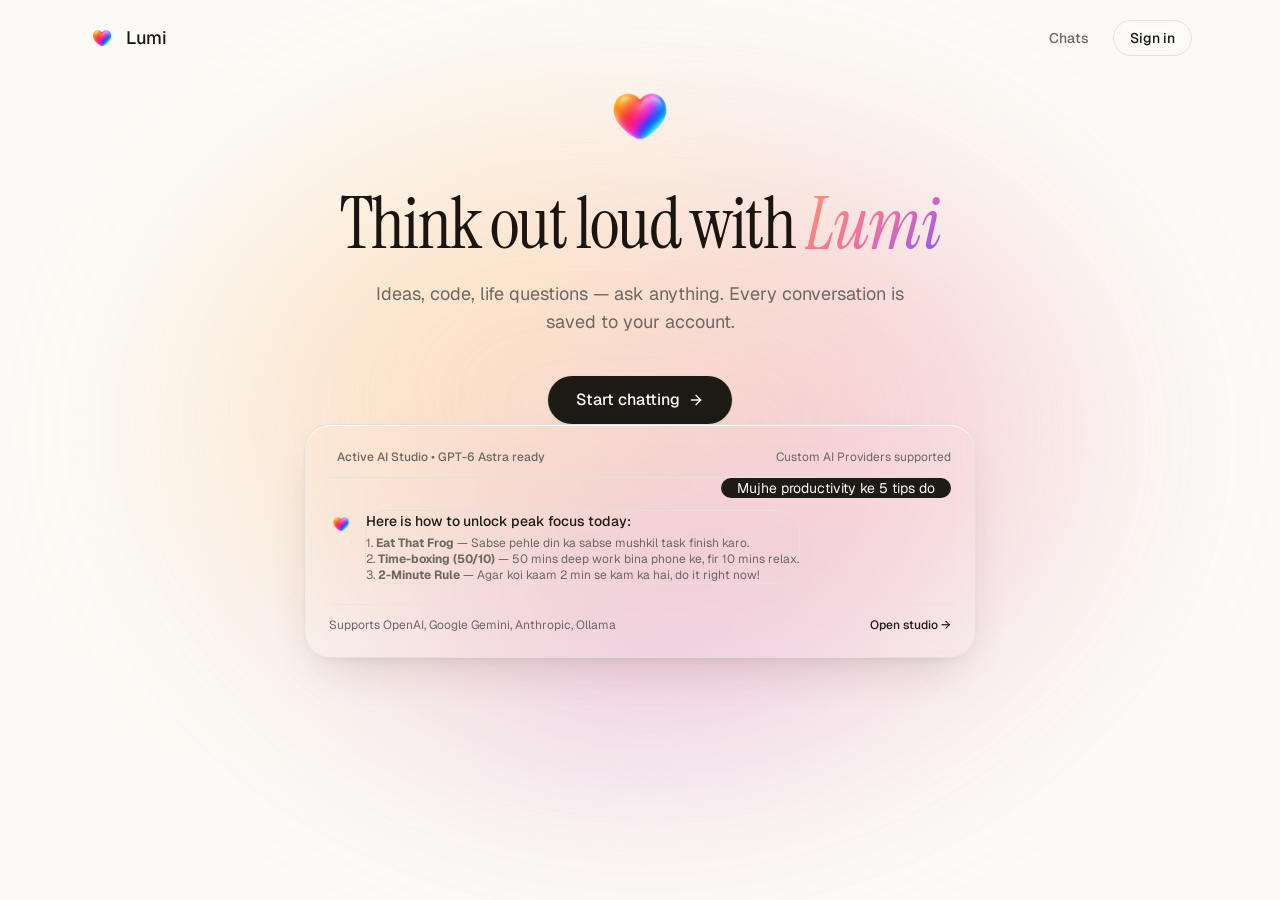
==== index.html @ 04f32c28 "feat: Lumi AI Studio with free backend and Antigravity IDE workspace" ====
<!doctype html>
<html lang="en">
  <head>
    <meta charset="UTF-8" />
    <meta name="viewport" content="width=device-width, initial-scale=1.0" />
    <meta
      name="description"
      content="A warm, thoughtful AI you can chat with about anything. Your conversations are saved to your account."
    />
    <meta name="theme-color" content="#faf9f6" />
    <title>Lumi — your AI companion</title>
    <link rel="icon" type="image/png" href="./assets/lumi-logo.png" />
    <link rel="preconnect" href="https://fonts.googleapis.com" />
    <link rel="preconnect" href="https://fonts.gstatic.com" crossorigin />
    <link
      href="https://fonts.googleapis.com/css2?family=DM+Sans:ital,opsz,wght@0,9..40,100..1000;1,9..40,100..1000&family=Geist:wght@300;400;500;600;700&family=Instrument+Serif:ital@0;1&family=JetBrains+Mono:wght@400;500&display=swap"
      rel="stylesheet"
    />
    <!-- Lovable Core Tailwind + Keyframes CSS -->
    <link rel="stylesheet" href="./assets/styles.css" />
    <!-- Markdown, Code Blocks, Math & Studio Custom Styles -->
    <link rel="stylesheet" href="./styles.css" />
  </head>
  <body class="bg-background text-foreground antialiased selection:bg-accent selection:text-foreground">
    <div id="app"></div>
    <div class="toast-region" id="toast-region" aria-live="polite"></div>
    <script src="./app.js" defer></script>
  </body>
</html>
---- styles.css ----
/* ==========================================================================
   Lumi AI Chat Studio — Supplementary Styles
   Complements Lovable Core Tailwind CSS (assets/styles.css)
   ========================================================================== */

:root {
  --font-sans: "Geist", "DM Sans", -apple-system, BlinkMacSystemFont, "Segoe UI", Roboto, sans-serif;
  --font-display: "Instrument Serif", Georgia, serif;
  --font-mono: "JetBrains Mono", ui-monospace, SFMono-Regular, Menlo, Monaco, monospace;
}

body {
  font-family: var(--font-sans);
  min-height: 100vh;
  margin: 0;
  background-color: var(--background, oklch(98.5% .006 75));
  color: var(--foreground, oklch(20% .012 60));
  overflow-x: hidden;
}

/* Custom Scrollbar */
::-webkit-scrollbar {
  width: 6px;
  height: 6px;
}
::-webkit-scrollbar-track {
  background: transparent;
}
::-webkit-scrollbar-thumb {
  background: oklch(80% .01 60 / 0.4);
  border-radius: 9999px;
}
::-webkit-scrollbar-thumb:hover {
  background: oklch(60% .01 60 / 0.6);
}

/* --------------------------------------------------------------------------
   Aurora Background Glow & Animations
   -------------------------------------------------------------------------- */
.aurora {
  pointer-events: none;
  position: absolute;
  inset: 0;
  overflow: hidden;
  z-index: 0;
}

.aurora::before,
.aurora::after {
  content: "";
  position: absolute;
  top: 50%;
  left: 50%;
  width: 900px;
  height: 600px;
  border-radius: 50%;
  filter: blur(100px);
  opacity: 0.55;
  background:
    radial-gradient(circle at 28% 28%, #ffd7a8 0%, transparent 55%),
    radial-gradient(circle at 72% 38%, #f4bac0 0%, transparent 55%),
    radial-gradient(circle at 50% 75%, #dca2de 0%, transparent 60%);
  transform: translate(-50%, -50%);
  animation: 18s ease-in-out infinite alternate aurora-drift;
  will-change: transform;
}

.aurora::after {
  opacity: 0.35;
  animation-duration: 26s;
  animation-direction: alternate-reverse;
}

@keyframes aurora-drift {
  0% {
    transform: translate(-55%, -50%) rotate(0deg) scale(1);
  }
  50% {
    transform: translate(-48%, -54%) rotate(20deg) scale(1.08);
  }
  100% {
    transform: translate(-45%, -56%) rotate(40deg) scale(1.12);
  }
}

@keyframes float-soft {
  0%, 100% {
    transform: translateY(0) rotate(-3deg);
  }
  50% {
    transform: translateY(-8px) rotate(3deg);
  }
}

.animate-float-soft {
  animation: 5s ease-in-out infinite float-soft;
}

@keyframes rise-in {
  0% {
    opacity: 0;
    filter: blur(4px);
    transform: translateY(12px);
  }
  100% {
    opacity: 1;
    filter: none;
    transform: translateY(0);
  }
}

.animate-rise-in {
  animation: 0.55s cubic-bezier(0.16, 1, 0.3, 1) both rise-in;
}

/* Brand Text Gradient */
.text-gradient-brand {
  background: linear-gradient(135deg, #ff9472 0%, #f2709c 50%, #9055ff 100%);
  -webkit-background-clip: text;
  background-clip: text;
  color: transparent;
  display: inline-block;
}

.font-display {
  font-family: var(--font-display);
}

/* Composer Box Elevation */
.shadow-composer {
  box-shadow:
    0 1px 0 oklch(100% 0 0) inset,
    0 20px 50px -20px oklch(30% 0.05 30 / 0.2),
    0 4px 14px -6px oklch(30% 0.02 60 / 0.1);
}

/* --------------------------------------------------------------------------
   Markdown Rendering Styles
   -------------------------------------------------------------------------- */
.markdown-body {
  font-size: 0.95rem;
  line-height: 1.68;
  color: inherit;
  word-break: break-word;
}

.markdown-body > *:first-child {
  margin-top: 0;
}

.markdown-body > *:last-child {
  margin-bottom: 0;
}

.markdown-body p {
  margin-top: 0.65em;
  margin-bottom: 0.65em;
}

.markdown-body h1,
.markdown-body h2,
.markdown-body h3,
.markdown-body h4 {
  font-weight: 600;
  line-height: 1.3;
  margin-top: 1.25em;
  margin-bottom: 0.45em;
  color: var(--foreground);
}

.markdown-body h1 {
  font-size: 1.45rem;
}
.markdown-body h2 {
  font-size: 1.25rem;
}
.markdown-body h3 {
  font-size: 1.1rem;
}

.markdown-body ul,
.markdown-body ol {
  padding-left: 1.4em;
  margin-top: 0.5em;
  margin-bottom: 0.5em;
}

.markdown-body ul {
  list-style-type: disc;
}

.markdown-body ol {
  list-style-type: decimal;
}

.markdown-body li {
  margin-top: 0.25em;
  margin-bottom: 0.25em;
}

.markdown-body blockquote {
  margin: 0.85em 0;
  padding: 0.5em 1em;
  border-left: 3px solid oklch(75% .08 30);
  background: oklch(96% .008 75 / 0.5);
  border-radius: 0 0.5rem 0.5rem 0;
  color: var(--muted-foreground);
  font-style: italic;
}

/* Inline Code */
.markdown-body :not(pre) > code {
  font-family: var(--font-mono);
  font-size: 0.86em;
  padding: 0.2em 0.45em;
  border-radius: 0.35rem;
  background-color: oklch(93% .008 75);
  border: 1px solid oklch(88% .01 75);
  color: oklch(35% .12 15);
  white-space: pre-wrap;
}

/* Fenced Code Block */
.code-block-container {
  position: relative;
  margin: 0.85em 0;
  border-radius: 0.75rem;
  overflow: hidden;
  background: #18181b;
  color: #f4f4f5;
  border: 1px solid rgba(255, 255, 255, 0.1);
  box-shadow: 0 4px 16px rgba(0, 0, 0, 0.15);
}

.code-block-header {
  display: flex;
  align-items: center;
  justify-content: space-between;
  padding: 0.5rem 0.85rem;
  background: #27272a;
  border-bottom: 1px solid rgba(255, 255, 255, 0.08);
  font-size: 0.75rem;
  font-family: var(--font-mono);
  color: #a1a1aa;
}

.code-block-lang {
  text-transform: uppercase;
  font-weight: 500;
  letter-spacing: 0.05em;
}

.code-copy-btn {
  display: inline-flex;
  align-items: center;
  gap: 0.35rem;
  padding: 0.25rem 0.6rem;
  border-radius: 0.375rem;
  background: rgba(255, 255, 255, 0.08);
  color: #e4e4e7;
  font-size: 0.72rem;
  font-weight: 500;
  cursor: pointer;
  border: none;
  transition: all 0.15s ease;
}

.code-copy-btn:hover {
  background: rgba(255, 255, 255, 0.18);
  color: #fff;
}

.code-block-container pre {
  margin: 0;
  padding: 0.9rem 1rem;
  overflow-x: auto;
  font-family: var(--font-mono);
  font-size: 0.85rem;
  line-height: 1.55;
  tab-size: 2;
}

/* Markdown Tables */
.markdown-table-wrapper {
  overflow-x: auto;
  margin: 0.9em 0;
  border-radius: 0.5rem;
  border: 1px solid var(--border);
}

.markdown-body table {
  width: 100%;
  border-collapse: collapse;
  font-size: 0.88rem;
  text-align: left;
}

.markdown-body th {
  background: oklch(95% .008 75);
  font-weight: 600;
  padding: 0.55rem 0.85rem;
  border-bottom: 1px solid var(--border);
}

.markdown-body td {
  padding: 0.5rem 0.85rem;
  border-bottom: 1px solid var(--border);
}

.markdown-body tr:last-child td {
  border-bottom: none;
}

.markdown-body tr:hover td {
  background: oklch(96% .008 75 / 0.5);
}

/* Math Formats */
.math-block {
  display: block;
  text-align: center;
  margin: 0.85em 0;
  padding: 0.75rem;
  background: oklch(95% .008 75 / 0.6);
  border-radius: 0.5rem;
  font-family: serif;
  font-size: 1.15rem;
  overflow-x: auto;
}

.math-inline {
  display: inline-block;
  padding: 0 0.25rem;
  font-family: serif;
  font-size: 1.05rem;
}

/* --------------------------------------------------------------------------
   Streaming Cursor & Pulse Effects
   -------------------------------------------------------------------------- */
.streaming-cursor {
  display: inline-block;
  width: 7px;
  height: 15px;
  margin-left: 3px;
  vertical-align: -2px;
  background-color: var(--foreground);
  border-radius: 1px;
  animation: cursor-pulse 0.8s infinite ease-in-out;
}

@keyframes cursor-pulse {
  0%, 100% {
    opacity: 0.9;
  }
  50% {
    opacity: 0.1;
  }
}

/* --------------------------------------------------------------------------
   Interactive Model Dropdown & Menus
   -------------------------------------------------------------------------- */
.model-dropdown-menu {
  position: absolute;
  width: 290px;
  max-height: 360px;
  overflow-y: auto;
  border-radius: 1rem;
  background: var(--card);
  border: 1px solid var(--border);
  box-shadow: 0 12px 36px -4px rgba(0, 0, 0, 0.2), 0 0 0 1px rgba(0, 0, 0, 0.08);
  backdrop-filter: blur(16px);
  padding: 0.45rem;
  z-index: 9999;
  animation: 0.18s cubic-bezier(0.16, 1, 0.3, 1) rise-in;
}

.model-dropdown-menu.placement-composer {
  bottom: calc(100% + 8px);
  left: 0;
  top: auto;
  right: auto;
}

.model-dropdown-menu.placement-topbar {
  top: calc(100% + 8px);
  left: 0;
  bottom: auto;
  right: auto;
}

.model-picker-toggle-btn {
  display: inline-flex;
  align-items: center;
  gap: 0.35rem;
  height: 2rem;
  border-radius: 9999px;
  border: 1px solid var(--border);
  background: var(--card);
  padding: 0 0.75rem;
  font-size: 0.75rem;
  font-weight: 500;
  color: var(--muted-foreground);
  cursor: pointer;
  transition: all 0.15s ease;
  user-select: none;
}

.model-picker-toggle-btn:hover {
  color: var(--foreground);
  border-color: var(--foreground);
}

.model-picker-toggle-btn svg {
  width: 10px !important;
  height: 10px !important;
  min-width: 10px !important;
  max-width: 10px !important;
  max-height: 10px !important;
  display: inline-block !important;
  vertical-align: middle;
  opacity: 0.7;
}

.model-item-btn {
  display: flex;
  align-items: center;
  justify-content: space-between;
  width: 100%;
  padding: 0.5rem 0.65rem;
  border-radius: 0.55rem;
  font-size: 0.84rem;
  text-align: left;
  border: none;
  background: transparent;
  color: var(--foreground);
  cursor: pointer;
  transition: all 0.12s ease;
}

.model-item-btn:hover {
  background: var(--accent);
}

.model-item-btn.is-active {
  background: var(--accent);
  font-weight: 500;
}

.model-item-badge {
  font-size: 0.68rem;
  padding: 0.15rem 0.4rem;
  border-radius: 9999px;
  background: oklch(90% .01 75);
  color: var(--muted-foreground);
}

/* --------------------------------------------------------------------------
   Modal Dialogs & Backdrop
   -------------------------------------------------------------------------- */
.modal-overlay {
  position: fixed;
  inset: 0;
  background: rgba(0, 0, 0, 0.4);
  backdrop-filter: blur(4px);
  z-index: 100;
  display: flex;
  align-items: center;
  justify-content: center;
  padding: 1rem;
  animation: 0.2s ease fade-in;
}

.modal-dialog {
  width: 100%;
  max-width: 520px;
  background: var(--card);
  border: 1px solid var(--border);
  border-radius: 1.25rem;
  box-shadow: 0 25px 60px -15px rgba(0, 0, 0, 0.25);
  overflow: hidden;
  animation: 0.25s cubic-bezier(0.16, 1, 0.3, 1) rise-in;
}

@keyframes fade-in {
  from { opacity: 0; }
  to { opacity: 1; }
}

/* --------------------------------------------------------------------------
   Toast Notifications
   -------------------------------------------------------------------------- */
.toast-region {
  position: fixed;
  bottom: 1.5rem;
  left: 50%;
  transform: translateX(-50%);
  z-index: 1000;
  display: flex;
  flex-direction: column;
  gap: 0.5rem;
  pointer-events: none;
}

.toast {
  pointer-events: auto;
  background: #18181b;
  color: #fafafa;
  padding: 0.6rem 1.1rem;
  border-radius: 9999px;
  font-size: 0.85rem;
  font-weight: 500;
  box-shadow: 0 10px 25px -5px rgba(0, 0, 0, 0.25);
  animation: 0.25s cubic-bezier(0.16, 1, 0.3, 1) toast-in;
}

@keyframes toast-in {
  from {
    opacity: 0;
    transform: translateY(10px) scale(0.96);
  }
  to {
    opacity: 1;
    transform: translateY(0) scale(1);
  }
}

/* ==========================================================================
   Antigravity IDE — Agent Thinking Timeline & Split-Screen Workspace Panel
   ========================================================================== */

/* Agent Thinking & Work Accordion */
.agent-work-box {
  background: var(--card, #ffffff);
  border: 1px solid var(--border, #e4e4e7);
  border-radius: 0.85rem;
  padding: 0.5rem 0.75rem;
  margin-bottom: 0.85rem;
  font-size: 0.82rem;
  box-shadow: 0 1px 3px rgba(0, 0, 0, 0.04);
  transition: all 0.2s ease;
}

.agent-work-header {
  display: flex;
  align-items: center;
  justify-content: space-between;
  cursor: pointer;
  user-select: none;
  color: var(--muted-foreground, #71717a);
  font-weight: 500;
  padding: 0.2rem 0;
}

.agent-work-header:hover {
  color: var(--foreground, #18181b);
}

.agent-step-list {
  margin-top: 0.5rem;
  padding-top: 0.5rem;
  border-top: 1px solid var(--border, #e4e4e7);
  display: flex;
  flex-direction: column;
  gap: 0.35rem;
}

.agent-step-item {
  display: flex;
  align-items: center;
  justify-content: space-between;
  padding: 0.3rem 0.5rem;
  border-radius: 0.5rem;
  background: var(--muted, #f4f4f5);
  font-family: var(--font-mono);
  font-size: 0.75rem;
  color: var(--foreground, #18181b);
  cursor: pointer;
  transition: all 0.15s ease;
}

.agent-step-item:hover {
  background: #e4e4e7;
  transform: translateX(2px);
}

.agent-step-icon {
  display: inline-flex;
  align-items: center;
  justify-content: center;
  width: 1.1rem;
  height: 1.1rem;
  margin-right: 0.4rem;
  flex-shrink: 0;
}

.badge-add {
  color: #15803d;
  background: #dcfce7;
  padding: 0.1rem 0.35rem;
  border-radius: 0.25rem;
  font-weight: 600;
  font-size: 0.7rem;
}

.badge-del {
  color: #b91c1c;
  background: #fee2e2;
  padding: 0.1rem 0.35rem;
  border-radius: 0.25rem;
  font-weight: 600;
  font-size: 0.7rem;
}

/* Antigravity IDE Workspace Side Panel */
.ide-workspace-panel {
  display: flex;
  flex-direction: column;
  background: #18181b;
  color: #f4f4f5;
  border-left: 1px solid #27272a;
  height: 100%;
  width: 52%;
  min-width: 380px;
  max-width: 65%;
  flex-shrink: 0;
  position: relative;
  z-index: 20;
  animation: 0.25s cubic-bezier(0.16, 1, 0.3, 1) slide-in-right;
  box-shadow: -4px 0 25px rgba(0, 0, 0, 0.3);
}

@keyframes slide-in-right {
  from {
    transform: translateX(100%);
    opacity: 0;
  }
  to {
    transform: translateX(0);
    opacity: 1;
  }
}

.ide-top-tabbar {
  display: flex;
  align-items: center;
  justify-content: space-between;
  background: #121214;
  border-bottom: 1px solid #27272a;
  padding: 0 0.5rem;
  height: 38px;
  overflow-x: auto;
}

.ide-tabs {
  display: flex;
  align-items: center;
  gap: 0.25rem;
  height: 100%;
}

.ide-tab {
  display: flex;
  align-items: center;
  gap: 0.4rem;
  padding: 0 0.75rem;
  height: 100%;
  font-family: var(--font-mono);
  font-size: 0.76rem;
  color: #a1a1aa;
  cursor: pointer;
  border-top: 2px solid transparent;
  user-select: none;
  white-space: nowrap;
  transition: all 0.12s ease;
}

.ide-tab:hover {
  background: #1e1e24;
  color: #f4f4f5;
}

.ide-tab.is-active {
  background: #18181b;
  color: #38bdf8;
  border-top-color: #38bdf8;
  font-weight: 500;
}

.ide-actions {
  display: flex;
  align-items: center;
  gap: 0.25rem;
}

.ide-btn {
  display: inline-flex;
  align-items: center;
  justify-content: center;
  padding: 0.25rem 0.5rem;
  border-radius: 0.35rem;
  background: transparent;
  color: #a1a1aa;
  cursor: pointer;
  border: none;
  font-size: 0.75rem;
  transition: all 0.12s ease;
}

.ide-btn:hover {
  background: #27272a;
  color: #f4f4f5;
}

/* Diff View Styles (Antigravity IDE look) */
.diff-container {
  flex: 1;
  overflow: auto;
  font-family: var(--font-mono);
  font-size: 0.76rem;
  line-height: 1.45rem;
  background: #18181b;
  padding: 0.5rem 0;
}

.diff-line {
  display: flex;
  min-width: 100%;
  white-space: pre;
  user-select: text;
  transition: background 0.1s;
}

.diff-line:hover {
  filter: brightness(1.15);
}

.diff-gutter {
  width: 65px;
  padding: 0 0.5rem;
  text-align: right;
  color: #52525b;
  background: #141416;
  border-right: 1px solid #27272a;
  user-select: none;
  display: flex;
  justify-content: space-between;
  flex-shrink: 0;
}

.diff-content {
  padding: 0 0.75rem;
  flex: 1;
  color: #e4e4e7;
}

.diff-line-del {
  background: rgba(185, 28, 28, 0.22);
}

.diff-line-del .diff-gutter {
  background: rgba(185, 28, 28, 0.3);
  color: #f87171;
}

.diff-line-del .diff-content {
  color: #fca5a5;
}

.diff-line-add {
  background: rgba(22, 101, 52, 0.25);
}

.diff-line-add .diff-gutter {
  background: rgba(22, 101, 52, 0.35);
  color: #4ade80;
}

.diff-line-add .diff-content {
  color: #86efac;
}

/* Terminal Tab */
.terminal-container {
  flex: 1;
  background: #09090b;
  color: #10b981;
  font-family: var(--font-mono);
  font-size: 0.78rem;
  padding: 1rem;
  overflow: auto;
  line-height: 1.5;
}

.terminal-line {
  margin-bottom: 0.25rem;
}

.terminal-prompt {
  color: #38bdf8;
  font-weight: 600;
}

.terminal-success {
  color: #34d399;
}

.terminal-info {
  color: #94a3b8;
}

/* Live Preview Iframe */
.preview-container {
  flex: 1;
  background: #ffffff;
  display: flex;
  flex-direction: column;
}

.preview-iframe {
  width: 100%;
  height: 100%;
  border: none;
}

/* --------------------------------------------------------------------------
   Super-Features: Image Generator, Mic Pulse, Audio & Search Cards
   -------------------------------------------------------------------------- */
.ai-image-card {
  position: relative;
  overflow: hidden;
  border-radius: 1rem;
  border: 1px solid var(--border);
  background: var(--card);
  box-shadow: 0 10px 25px -5px rgba(0, 0, 0, 0.1);
  margin-top: 0.75rem;
  max-width: 520px;
}

.ai-image-card img {
  width: 100%;
  height: auto;
  display: block;
  object-fit: cover;
  transition: transform 0.3s ease;
}

.ai-image-card:hover img {
  transform: scale(1.02);
}

.ai-image-overlay {
  position: absolute;
  bottom: 0;
  inset-x: 0;
  background: linear-gradient(to top, rgba(0, 0, 0, 0.85) 0%, transparent 100%);
  padding: 0.85rem;
  display: flex;
  align-items: center;
  justify-content: space-between;
  gap: 0.5rem;
}

.mic-listening-pulse {
  animation: pulse-ring 1.2s cubic-bezier(0.24, 0, 0.38, 1) infinite;
  background: #ef4444 !important;
  color: #ffffff !important;
}

@keyframes pulse-ring {
  0% {
    box-shadow: 0 0 0 0 rgba(239, 68, 68, 0.7);
  }
  70% {
    box-shadow: 0 0 0 12px rgba(239, 68, 68, 0);
  }
  100% {
    box-shadow: 0 0 0 0 rgba(239, 68, 68, 0);
  }
}

.search-source-card {
  display: flex;
  align-items: center;
  gap: 0.5rem;
  padding: 0.45rem 0.75rem;
  border-radius: 0.65rem;
  background: var(--muted);
  border: 1px solid var(--border);
  font-size: 0.75rem;
  color: var(--foreground);
  text-decoration: none;
  transition: all 0.15s ease;
}

.search-source-card:hover {
  background: var(--accent);
  border-color: var(--primary);
  transform: translateY(-1px);
}

.run-code-action-btn {
  display: inline-flex;
  align-items: center;
  gap: 0.35rem;
  padding: 0.25rem 0.65rem;
  border-radius: 0.5rem;
  font-size: 0.72rem;
  font-weight: 600;
  background: rgba(16, 185, 129, 0.12);
  color: #10b981;
  border: 1px solid rgba(16, 185, 129, 0.3);
  cursor: pointer;
  transition: all 0.15s ease;
}

.run-code-action-btn:hover {
  background: rgba(16, 185, 129, 0.25);
  border-color: #10b981;
}
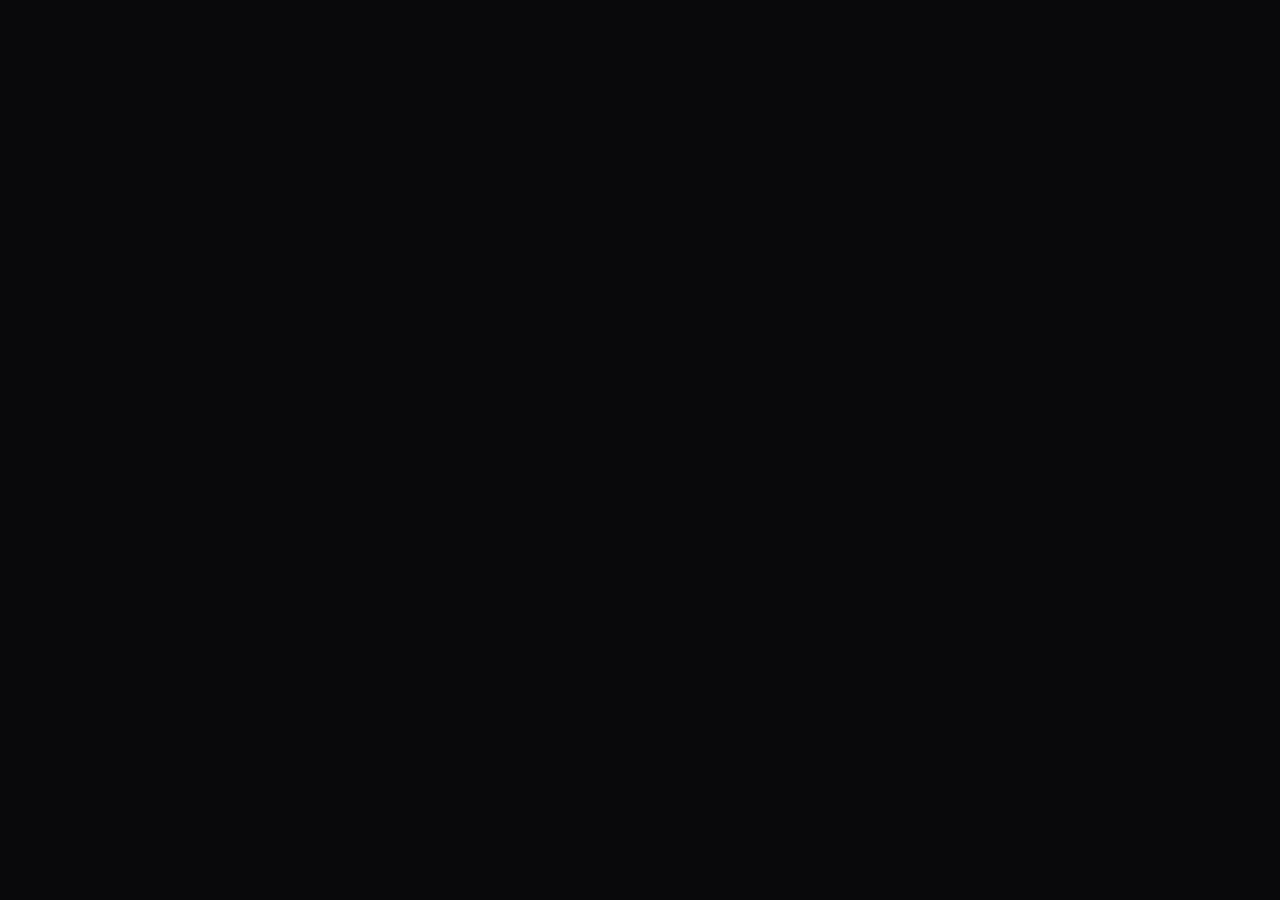
==== commit d38b3951: "Fix message cross-chat leak, fix send button per-thread state, and eliminate startup black screen" ====
--- a/index.html
+++ b/index.html
@@ -1,5 +1,5 @@
 <!doctype html>
-<html lang="en">
+<html lang="en" style="background-color:#09090b;color:#f4f4f5;">
   <head>
     <meta charset="UTF-8" />
     <meta name="viewport" content="width=device-width, initial-scale=1.0" />
@@ -7,23 +7,36 @@
       name="description"
       content="A warm, thoughtful AI you can chat with about anything. Your conversations are saved to your account."
     />
-    <meta name="theme-color" content="#faf9f6" />
+    <meta name="theme-color" content="#09090b" />
     <title>Lumi — your AI companion</title>
     <link rel="icon" type="image/png" href="./assets/lumi-logo.png" />
+    <style>
+      html, body {
+        background-color: #09090b;
+        color: #f4f4f5;
+        margin: 0;
+        padding: 0;
+        min-height: 100%;
+        font-family: -apple-system, BlinkMacSystemFont, "Segoe UI", Roboto, "Helvetica Neue", Arial, sans-serif;
+      }
+    </style>
     <link rel="preconnect" href="https://fonts.googleapis.com" />
     <link rel="preconnect" href="https://fonts.gstatic.com" crossorigin />
     <link
       href="https://fonts.googleapis.com/css2?family=DM+Sans:ital,opsz,wght@0,9..40,100..1000;1,9..40,100..1000&family=Geist:wght@300;400;500;600;700&family=Instrument+Serif:ital@0;1&family=JetBrains+Mono:wght@400;500&display=swap"
       rel="stylesheet"
+      media="print"
+      onload="this.media='all'"
     />
     <!-- Lovable Core Tailwind + Keyframes CSS -->
     <link rel="stylesheet" href="./assets/styles.css" />
     <!-- Markdown, Code Blocks, Math & Studio Custom Styles -->
-    <link rel="stylesheet" href="./styles.css" />
+    <link rel="stylesheet" href="./styles.css?v=3" />
   </head>
-  <body class="bg-background text-foreground antialiased selection:bg-accent selection:text-foreground">
+  <body class="bg-background text-foreground antialiased selection:bg-accent selection:text-foreground" style="background-color:#09090b;">
     <div id="app"></div>
     <div class="toast-region" id="toast-region" aria-live="polite"></div>
-    <script src="./app.js" defer></script>
+    <script src="./assets/voices.js" defer></script>
+    <script src="./app.js?v=3" defer></script>
   </body>
 </html>
--- a/styles.css
+++ b/styles.css
@@ -7,6 +7,104 @@
   --font-sans: "Geist", "DM Sans", -apple-system, BlinkMacSystemFont, "Segoe UI", Roboto, sans-serif;
   --font-display: "Instrument Serif", Georgia, serif;
   --font-mono: "JetBrains Mono", ui-monospace, SFMono-Regular, Menlo, Monaco, monospace;
+}
+
+/* --------------------------------------------------------------------------
+   Dark Mode & White Mode Theme System
+   -------------------------------------------------------------------------- */
+html.dark {
+  color-scheme: dark;
+  --background: #111114;
+  --foreground: #f4f4f7;
+  --card: #18181c;
+  --card-foreground: #f4f4f7;
+  --popover: #1c1c22;
+  --popover-foreground: #f4f4f7;
+  --primary: #f4f4f7;
+  --primary-foreground: #111114;
+  --secondary: #222228;
+  --secondary-foreground: #f4f4f7;
+  --muted: #222228;
+  --muted-foreground: #9ca3af;
+  --accent: #26262e;
+  --accent-foreground: #f4f4f7;
+  --destructive: #ef4444;
+  --destructive-foreground: #ffffff;
+  --border: #282830;
+  --input: #282830;
+  --ring: #6366f1;
+  --sidebar: #131316;
+  --sidebar-foreground: #f4f4f7;
+  --sidebar-primary: #f4f4f7;
+  --sidebar-primary-foreground: #111114;
+  --sidebar-accent: #1e1e24;
+  --sidebar-accent-foreground: #f4f4f7;
+  --sidebar-border: #24242c;
+  --sidebar-ring: #6366f1;
+  --glow-1: #2a1b36;
+  --glow-2: #1b1b36;
+  --glow-3: #142236;
+  --shadow-composer: 0 1px 0 rgba(255, 255, 255, 0.05) inset, 0 20px 50px -20px rgba(0, 0, 0, 0.8), 0 4px 14px -6px rgba(0, 0, 0, 0.5);
+}
+
+html.dark body {
+  background-color: var(--background);
+  color: var(--foreground);
+}
+
+html.dark .user-msg-bubble {
+  background: #25252d !important;
+  color: #f4f4f7 !important;
+  border: 1px solid #363644;
+  box-shadow: 0 2px 8px rgba(0, 0, 0, 0.4);
+}
+
+html.dark .attachment-chip {
+  background: #222228;
+  border-color: #2e2e36;
+  color: #e4e4e7;
+}
+
+html.dark .composer-card {
+  background: rgba(24, 24, 28, 0.95);
+  border-color: #2e2e36;
+}
+
+html.dark .aurora::before,
+html.dark .aurora::after {
+  opacity: 0.15;
+}
+
+html.dark pre {
+  background: #0d0d10 !important;
+  border-color: #25252c !important;
+}
+
+html.dark .code-block-header {
+  background: #16161b !important;
+  border-bottom-color: #25252c !important;
+}
+
+html.dark .dropdown-menu,
+html.dark .model-dropdown-menu,
+html.dark .topbar-dropdown-menu {
+  background: #1c1c22 !important;
+  border-color: #2e2e38 !important;
+  box-shadow: 0 12px 36px rgba(0, 0, 0, 0.6) !important;
+}
+
+html.dark input,
+html.dark textarea {
+  background-color: transparent;
+  color: var(--foreground);
+}
+
+html.dark ::-webkit-scrollbar-thumb {
+  background: rgba(255, 255, 255, 0.18);
+}
+
+html.dark ::-webkit-scrollbar-thumb:hover {
+  background: rgba(255, 255, 255, 0.3);
 }
 
 body {
@@ -99,18 +197,20 @@
 @keyframes rise-in {
   0% {
     opacity: 0;
-    filter: blur(4px);
-    transform: translateY(12px);
   }
   100% {
     opacity: 1;
-    filter: none;
-    transform: translateY(0);
   }
 }
 
 .animate-rise-in {
-  animation: 0.55s cubic-bezier(0.16, 1, 0.3, 1) both rise-in;
+  animation: 0.2s ease-out both rise-in;
+}
+
+/* Stable chat message rows — prevent up/down jumping */
+.user-msg-row, .assistant-msg-row {
+  transform: none !important;
+  filter: none !important;
 }
 
 /* Brand Text Gradient */
@@ -132,6 +232,106 @@
     0 1px 0 oklch(100% 0 0) inset,
     0 20px 50px -20px oklch(30% 0.05 30 / 0.2),
     0 4px 14px -6px oklch(30% 0.02 60 / 0.1);
+}
+
+/* ==========================================================================
+   Chat Composer Toolbar & Mobile Layout Anti-Clash Protection
+   ========================================================================== */
+.composer-toolbar {
+  display: flex !important;
+  align-items: center !important;
+  justify-content: space-between !important;
+  gap: 0.35rem !important;
+  padding: 0 0.5rem 0.5rem !important;
+  width: 100% !important;
+  box-sizing: border-box !important;
+}
+
+.composer-toolbar-left {
+  display: flex !important;
+  align-items: center !important;
+  gap: 0.35rem !important;
+  min-width: 0 !important;
+  flex: 1 1 auto !important;
+  overflow-x: auto !important;
+  overflow-y: hidden !important;
+  white-space: nowrap !important;
+  -webkit-overflow-scrolling: touch !important;
+  scrollbar-width: none !important;
+}
+
+.composer-toolbar-left::-webkit-scrollbar {
+  display: none !important;
+}
+
+.composer-toolbar-btn {
+  align-items: center !important;
+  justify-content: center !important;
+  width: 2rem !important;
+  min-width: 2rem !important;
+  max-width: 2rem !important;
+  height: 2rem !important;
+  min-height: 2rem !important;
+  max-height: 2rem !important;
+  border-radius: 9999px !important;
+  flex-shrink: 0 !important;
+  box-sizing: border-box !important;
+}
+
+.composer-toolbar-btn:not(.hidden) {
+  display: inline-flex !important;
+}
+
+.composer-toolbar-btn.hidden,
+#composer-submit-wrapper button.hidden,
+.composer-toolbar [hidden] {
+  display: none !important;
+}
+
+.model-picker-toggle-btn {
+  flex-shrink: 0 !important;
+  max-width: 140px !important;
+  box-sizing: border-box !important;
+}
+
+.model-picker-label {
+  display: inline-block !important;
+  max-width: 80px !important;
+  overflow: hidden !important;
+  text-overflow: ellipsis !important;
+  white-space: nowrap !important;
+  vertical-align: middle !important;
+}
+
+@media (min-width: 640px) {
+  .model-picker-toggle-btn {
+    max-width: 220px !important;
+  }
+  .model-picker-label {
+    max-width: 160px !important;
+  }
+}
+
+#composer-submit-wrapper {
+  display: flex !important;
+  align-items: center !important;
+  gap: 0.375rem !important;
+  flex-shrink: 0 !important;
+  margin-left: auto !important;
+  position: relative !important;
+  z-index: 10 !important;
+}
+
+#composer-submit-wrapper button {
+  width: 2rem !important;
+  min-width: 2rem !important;
+  max-width: 2rem !important;
+  height: 2rem !important;
+  min-height: 2rem !important;
+  max-height: 2rem !important;
+  border-radius: 9999px !important;
+  flex-shrink: 0 !important;
+  box-sizing: border-box !important;
 }
 
 /* --------------------------------------------------------------------------
@@ -193,9 +393,28 @@
   list-style-type: decimal;
 }
 
+.markdown-body strong {
+  font-weight: 600;
+  color: var(--foreground);
+}
+
+.markdown-body em {
+  font-style: italic;
+  color: var(--foreground);
+}
+
 .markdown-body li {
   margin-top: 0.25em;
   margin-bottom: 0.25em;
+}
+
+.markdown-body li.sub-item {
+  list-style-type: circle;
+  margin-left: 1.25rem;
+  margin-top: 0.15rem;
+  margin-bottom: 0.15rem;
+  color: var(--muted-foreground);
+  font-size: 0.94em;
 }
 
 .markdown-body blockquote {
@@ -385,9 +604,9 @@
 
 .model-dropdown-menu.placement-topbar {
   top: calc(100% + 8px);
-  left: 0;
+  right: 0;
+  left: auto;
   bottom: auto;
-  right: auto;
 }
 
 .model-picker-toggle-btn {
@@ -527,301 +746,321 @@
 }
 
 /* ==========================================================================
-   Antigravity IDE — Agent Thinking Timeline & Split-Screen Workspace Panel
+   IDE-Grade Code Syntax Highlighting, Sandbox Console & Attachment Styles
    ========================================================================== */
 
-/* Agent Thinking & Work Accordion */
-.agent-work-box {
-  background: var(--card, #ffffff);
-  border: 1px solid var(--border, #e4e4e7);
+/* Fenced Code Block Container */
+.code-block-container {
+  margin: 1rem 0;
   border-radius: 0.85rem;
+  overflow: hidden;
+  border: 1px solid var(--border);
+  background-color: #0d1117;
+  color: #c9d1d9;
+  box-shadow: 0 4px 12px rgba(0, 0, 0, 0.15);
+}
+
+.code-block-header {
+  display: flex;
+  align-items: center;
+  justify-content: space-between;
+  padding: 0.5rem 1rem;
+  background-color: #161b22;
+  border-bottom: 1px solid #30363d;
+  font-size: 0.75rem;
+  font-family: var(--font-mono);
+  color: #8b949e;
+}
+
+.code-block-lang {
+  font-weight: 600;
+  text-transform: uppercase;
+  letter-spacing: 0.05em;
+  color: #79c0ff;
+}
+
+.code-block-actions {
+  display: flex;
+  align-items: center;
+  gap: 0.5rem;
+}
+
+.code-block-btn {
+  display: inline-flex;
+  align-items: center;
+  gap: 0.35rem;
+  background: transparent;
+  border: 1px solid transparent;
+  color: #8b949e;
+  font-size: 0.72rem;
+  cursor: pointer;
+  padding: 0.25rem 0.55rem;
+  border-radius: 0.375rem;
+  transition: all 0.15s ease;
+  font-family: var(--font-sans);
+}
+
+.code-block-btn:hover {
+  background-color: #21262d;
+  color: #f0f6fc;
+}
+
+.code-block-btn.btn-run {
+  color: #3fb950;
+  border-color: rgba(63, 185, 80, 0.3);
+  background: rgba(63, 185, 80, 0.1);
+  font-weight: 600;
+}
+
+.code-block-btn.btn-run:hover {
+  background-color: rgba(63, 185, 80, 0.25);
+  color: #56d364;
+}
+
+.code-block-btn.btn-preview {
+  color: #38bdf8;
+  border-color: rgba(56, 189, 248, 0.3);
+  background: rgba(56, 189, 248, 0.1);
+  font-weight: 600;
+}
+
+.code-block-btn.btn-preview:hover {
+  background-color: rgba(56, 189, 248, 0.25);
+  color: #7dd3fc;
+}
+
+.code-block-container pre {
+  margin: 0;
+  padding: 1rem 1.15rem;
+  overflow-x: auto;
+  font-family: ui-monospace, SFMono-Regular, Menlo, Monaco, Consolas, monospace;
+  font-size: 0.82rem;
+  line-height: 1.6;
+}
+
+/* Syntax Highlighting Tokens */
+.tok-kw { color: #ff7b72; font-weight: 600; }
+.tok-str { color: #a5d6ff; }
+.tok-comment { color: #8b949e; font-style: italic; }
+.tok-num { color: #79c0ff; }
+.tok-fn { color: #d2a8ff; }
+.tok-type { color: #ffa657; }
+
+/* Real Sandboxed Execution Output Box */
+.code-exec-output {
+  background-color: #010409;
+  border-top: 1px solid #30363d;
+  padding: 0.85rem 1rem;
+  font-family: ui-monospace, SFMono-Regular, monospace;
+  font-size: 0.75rem;
+}
+
+.code-exec-header {
+  font-size: 0.6875rem;
+  color: #8b949e;
+  text-transform: uppercase;
+  letter-spacing: 0.05em;
+  margin-bottom: 0.35rem;
+  font-weight: 600;
+  display: flex;
+  align-items: center;
+  gap: 0.4rem;
+}
+
+.code-exec-header .status-dot {
+  width: 6px;
+  height: 6px;
+  border-radius: 50%;
+  background: #3fb950;
+}
+
+.code-exec-header .status-dot.error {
+  background: #f85149;
+}
+
+.code-exec-output pre {
+  margin: 0;
+  padding: 0;
+  color: #e6edf3;
+  white-space: pre-wrap;
+  word-break: break-word;
+  max-height: 220px;
+  overflow-y: auto;
+}
+
+/* File Attachment Container & Chips */
+.attachment-chips-container {
+  display: flex;
+  flex-wrap: wrap;
+  gap: 0.5rem;
+  padding: 0.75rem 1.25rem 0.25rem;
+}
+
+.attachment-chip {
+  display: inline-flex;
+  align-items: center;
+  gap: 0.4rem;
+  padding: 0.3rem 0.65rem;
+  border-radius: 9999px;
+  background-color: var(--muted);
+  border: 1px solid var(--border);
+  font-size: 0.75rem;
+  color: var(--foreground);
+  box-shadow: 0 1px 2px rgba(0, 0, 0, 0.05);
+}
+
+.attachment-chip-name {
+  max-width: 160px;
+  overflow: hidden;
+  text-overflow: ellipsis;
+  white-space: nowrap;
+  font-weight: 500;
+}
+
+.attachment-chip-remove {
+  background: none;
+  border: none;
+  color: var(--muted-foreground);
+  cursor: pointer;
+  padding: 0 0.2rem;
+  font-size: 0.8rem;
+  line-height: 1;
+  border-radius: 50%;
+  transition: color 0.15s ease;
+}
+
+.attachment-chip-remove:hover {
+  color: var(--destructive, #ef4444);
+}
+
+/* Live Web Scraped URL Badges */
+.url-scrape-badge {
+  display: inline-flex;
+  align-items: center;
+  gap: 0.4rem;
+  padding: 0.3rem 0.65rem;
+  border-radius: 0.5rem;
+  background: rgba(14, 165, 233, 0.1);
+  border: 1px solid rgba(14, 165, 233, 0.3);
+  color: #0284c7;
+  font-size: 0.75rem;
+  margin-bottom: 0.5rem;
+}
+
+.dark .url-scrape-badge {
+  background: rgba(14, 165, 233, 0.15);
+  color: #38bdf8;
+}
+
+/* Topbar Menus (Persona & Export) */
+.topbar-menu-wrapper {
+  position: relative;
+}
+
+.topbar-dropdown-menu {
+  position: absolute;
+  top: calc(100% + 6px);
+  right: 0;
+  z-index: 50;
+  min-width: 15rem;
+  background-color: var(--card);
+  border: 1px solid var(--border);
+  border-radius: 1rem;
+  padding: 0.4rem;
+  box-shadow: 0 10px 25px -5px rgba(0, 0, 0, 0.15);
+  animation: fadeIn 0.15s ease;
+}
+
+#device-tools-dropdown-menu {
+  left: 0 !important;
+  right: auto !important;
+  min-width: 14rem !important;
+  max-width: calc(100vw - 24px) !important;
+}
+
+.dropdown-item {
+  display: flex;
+  align-items: center;
+  justify-content: space-between;
+  width: 100%;
   padding: 0.5rem 0.75rem;
-  margin-bottom: 0.85rem;
-  font-size: 0.82rem;
-  box-shadow: 0 1px 3px rgba(0, 0, 0, 0.04);
-  transition: all 0.2s ease;
-}
-
-.agent-work-header {
+  border-radius: 0.625rem;
+  font-size: 0.8125rem;
+  color: var(--foreground);
+  background: transparent;
+  border: none;
+  cursor: pointer;
+  text-align: left;
+  transition: background-color 0.12s ease;
+}
+
+.dropdown-item:hover {
+  background-color: var(--accent);
+}
+
+.dropdown-item.is-active {
+  font-weight: 600;
+  color: var(--primary);
+}
+
+/* HTML Live Preview Modal */
+.html-preview-modal {
+  position: fixed;
+  inset: 0;
+  z-index: 100;
+  background: rgba(0, 0, 0, 0.65);
+  backdrop-filter: blur(4px);
+  display: flex;
+  align-items: center;
+  justify-content: center;
+  padding: 1.5rem;
+}
+
+.html-preview-card {
+  background: var(--card);
+  border: 1px solid var(--border);
+  border-radius: 1rem;
+  width: 100%;
+  max-width: 56rem;
+  height: 82vh;
+  display: flex;
+  flex-direction: column;
+  overflow: hidden;
+  box-shadow: 0 25px 50px -12px rgba(0, 0, 0, 0.35);
+}
+
+.html-preview-header {
   display: flex;
   align-items: center;
   justify-content: space-between;
-  cursor: pointer;
-  user-select: none;
-  color: var(--muted-foreground, #71717a);
-  font-weight: 500;
-  padding: 0.2rem 0;
-}
-
-.agent-work-header:hover {
-  color: var(--foreground, #18181b);
-}
-
-.agent-step-list {
-  margin-top: 0.5rem;
-  padding-top: 0.5rem;
-  border-top: 1px solid var(--border, #e4e4e7);
-  display: flex;
-  flex-direction: column;
-  gap: 0.35rem;
-}
-
-.agent-step-item {
-  display: flex;
-  align-items: center;
-  justify-content: space-between;
-  padding: 0.3rem 0.5rem;
-  border-radius: 0.5rem;
-  background: var(--muted, #f4f4f5);
-  font-family: var(--font-mono);
-  font-size: 0.75rem;
-  color: var(--foreground, #18181b);
-  cursor: pointer;
-  transition: all 0.15s ease;
-}
-
-.agent-step-item:hover {
-  background: #e4e4e7;
-  transform: translateX(2px);
-}
-
-.agent-step-icon {
-  display: inline-flex;
-  align-items: center;
-  justify-content: center;
-  width: 1.1rem;
-  height: 1.1rem;
-  margin-right: 0.4rem;
-  flex-shrink: 0;
-}
-
-.badge-add {
-  color: #15803d;
-  background: #dcfce7;
-  padding: 0.1rem 0.35rem;
-  border-radius: 0.25rem;
+  padding: 0.75rem 1.25rem;
+  border-bottom: 1px solid var(--border);
+  font-size: 0.875rem;
   font-weight: 600;
-  font-size: 0.7rem;
-}
-
-.badge-del {
-  color: #b91c1c;
-  background: #fee2e2;
-  padding: 0.1rem 0.35rem;
-  border-radius: 0.25rem;
-  font-weight: 600;
-  font-size: 0.7rem;
-}
-
-/* Antigravity IDE Workspace Side Panel */
-.ide-workspace-panel {
-  display: flex;
-  flex-direction: column;
-  background: #18181b;
-  color: #f4f4f5;
-  border-left: 1px solid #27272a;
-  height: 100%;
-  width: 52%;
-  min-width: 380px;
-  max-width: 65%;
-  flex-shrink: 0;
-  position: relative;
-  z-index: 20;
-  animation: 0.25s cubic-bezier(0.16, 1, 0.3, 1) slide-in-right;
-  box-shadow: -4px 0 25px rgba(0, 0, 0, 0.3);
-}
-
-@keyframes slide-in-right {
-  from {
-    transform: translateX(100%);
-    opacity: 0;
-  }
-  to {
-    transform: translateX(0);
-    opacity: 1;
-  }
-}
-
-.ide-top-tabbar {
-  display: flex;
-  align-items: center;
-  justify-content: space-between;
-  background: #121214;
-  border-bottom: 1px solid #27272a;
-  padding: 0 0.5rem;
-  height: 38px;
-  overflow-x: auto;
-}
-
-.ide-tabs {
-  display: flex;
-  align-items: center;
-  gap: 0.25rem;
-  height: 100%;
-}
-
-.ide-tab {
-  display: flex;
-  align-items: center;
-  gap: 0.4rem;
-  padding: 0 0.75rem;
-  height: 100%;
-  font-family: var(--font-mono);
-  font-size: 0.76rem;
-  color: #a1a1aa;
-  cursor: pointer;
-  border-top: 2px solid transparent;
-  user-select: none;
-  white-space: nowrap;
-  transition: all 0.12s ease;
-}
-
-.ide-tab:hover {
-  background: #1e1e24;
-  color: #f4f4f5;
-}
-
-.ide-tab.is-active {
-  background: #18181b;
-  color: #38bdf8;
-  border-top-color: #38bdf8;
-  font-weight: 500;
-}
-
-.ide-actions {
-  display: flex;
-  align-items: center;
-  gap: 0.25rem;
-}
-
-.ide-btn {
-  display: inline-flex;
-  align-items: center;
-  justify-content: center;
-  padding: 0.25rem 0.5rem;
-  border-radius: 0.35rem;
-  background: transparent;
-  color: #a1a1aa;
-  cursor: pointer;
-  border: none;
-  font-size: 0.75rem;
-  transition: all 0.12s ease;
-}
-
-.ide-btn:hover {
-  background: #27272a;
-  color: #f4f4f5;
-}
-
-/* Diff View Styles (Antigravity IDE look) */
-.diff-container {
-  flex: 1;
-  overflow: auto;
-  font-family: var(--font-mono);
-  font-size: 0.76rem;
-  line-height: 1.45rem;
-  background: #18181b;
-  padding: 0.5rem 0;
-}
-
-.diff-line {
-  display: flex;
-  min-width: 100%;
-  white-space: pre;
-  user-select: text;
-  transition: background 0.1s;
-}
-
-.diff-line:hover {
-  filter: brightness(1.15);
-}
-
-.diff-gutter {
-  width: 65px;
-  padding: 0 0.5rem;
-  text-align: right;
-  color: #52525b;
-  background: #141416;
-  border-right: 1px solid #27272a;
-  user-select: none;
-  display: flex;
-  justify-content: space-between;
-  flex-shrink: 0;
-}
-
-.diff-content {
-  padding: 0 0.75rem;
-  flex: 1;
-  color: #e4e4e7;
-}
-
-.diff-line-del {
-  background: rgba(185, 28, 28, 0.22);
-}
-
-.diff-line-del .diff-gutter {
-  background: rgba(185, 28, 28, 0.3);
-  color: #f87171;
-}
-
-.diff-line-del .diff-content {
-  color: #fca5a5;
-}
-
-.diff-line-add {
-  background: rgba(22, 101, 52, 0.25);
-}
-
-.diff-line-add .diff-gutter {
-  background: rgba(22, 101, 52, 0.35);
-  color: #4ade80;
-}
-
-.diff-line-add .diff-content {
-  color: #86efac;
-}
-
-/* Terminal Tab */
-.terminal-container {
-  flex: 1;
-  background: #09090b;
-  color: #10b981;
-  font-family: var(--font-mono);
-  font-size: 0.78rem;
-  padding: 1rem;
-  overflow: auto;
-  line-height: 1.5;
-}
-
-.terminal-line {
-  margin-bottom: 0.25rem;
-}
-
-.terminal-prompt {
-  color: #38bdf8;
-  font-weight: 600;
-}
-
-.terminal-success {
-  color: #34d399;
-}
-
-.terminal-info {
-  color: #94a3b8;
-}
-
-/* Live Preview Iframe */
-.preview-container {
+}
+
+.html-preview-body {
   flex: 1;
   background: #ffffff;
-  display: flex;
-  flex-direction: column;
-}
-
-.preview-iframe {
+}
+
+.html-preview-body iframe {
   width: 100%;
   height: 100%;
   border: none;
+}
+
+/* Print Optimization for PDF Export */
+@media print {
+  aside, #sidebar, .sidebar, #chat-composer-form, .mx-auto.w-full.max-w-3xl.px-4.pb-5, header, .border-b.border-border\/50 {
+    display: none !important;
+  }
+  body, main, #chat-messages-container {
+    background: #fff !important;
+    color: #000 !important;
+    height: auto !important;
+    overflow: visible !important;
+  }
 }
 
 /* --------------------------------------------------------------------------
@@ -840,9 +1079,11 @@
 
 .ai-image-card img {
   width: 100%;
+  min-height: 240px;
   height: auto;
   display: block;
   object-fit: cover;
+  background: rgba(255, 255, 255, 0.03);
   transition: transform 0.3s ease;
 }
 
@@ -860,6 +1101,55 @@
   align-items: center;
   justify-content: space-between;
   gap: 0.5rem;
+}
+
+.ai-video-card {
+  position: relative;
+  overflow: hidden;
+  border-radius: 1rem;
+  border: 1px solid var(--border);
+  background: #000;
+  box-shadow: 0 10px 25px -5px rgba(0, 0, 0, 0.25);
+  margin-top: 0.75rem;
+  max-width: 540px;
+}
+
+.ai-video-card video {
+  width: 100%;
+  max-height: 480px;
+  display: block;
+  object-fit: contain;
+  background: #000;
+  border-radius: 1rem;
+}
+
+.ai-video-overlay {
+  position: absolute;
+  top: 0.75rem;
+  left: 0.75rem;
+  right: 0.75rem;
+  display: flex;
+  align-items: center;
+  justify-content: space-between;
+  pointer-events: none;
+}
+
+.ai-video-overlay > * {
+  pointer-events: auto;
+}
+
+.ai-video-badge {
+  display: inline-flex;
+  align-items: center;
+  gap: 0.35rem;
+  padding: 0.25rem 0.6rem;
+  border-radius: 9999px;
+  background: rgba(0, 0, 0, 0.65);
+  backdrop-filter: blur(8px);
+  border: 1px solid rgba(255, 255, 255, 0.2);
+  font-size: 0.75rem;
+  font-weight: 600;
+  color: #fff;
 }
 
 .mic-listening-pulse {
@@ -919,3 +1209,3163 @@
   background: rgba(16, 185, 129, 0.25);
   border-color: #10b981;
 }
+
+/* --------------------------------------------------------------------------
+   User Message Bubble & Thinking Animation Enhancements
+   -------------------------------------------------------------------------- */
+.user-msg-row {
+  display: flex;
+  flex-direction: column;
+  align-items: flex-end;
+  width: 100%;
+  margin-top: 0.65rem;
+  margin-bottom: 0.65rem;
+}
+
+.user-msg-bubble {
+  display: inline-block;
+  width: fit-content;
+  max-width: 82%;
+  padding: 0.6rem 1rem;
+  border-radius: 1.25rem 1.25rem 0.25rem 1.25rem;
+  background-color: var(--primary, #18181b);
+  color: var(--primary-foreground, #ffffff);
+  font-size: 0.9375rem;
+  line-height: 1.45;
+  text-align: left;
+  white-space: pre-wrap;
+  word-break: break-word;
+  box-shadow: 0 1px 3px rgba(0, 0, 0, 0.08);
+}
+
+/* Thinking Indicator Component */
+.thinking-badge-container {
+  display: inline-flex;
+  align-items: center;
+  gap: 0.45rem;
+  padding: 0.35rem 0.8rem;
+  border-radius: 9999px;
+  background: var(--muted);
+  border: 1px solid var(--border);
+  color: var(--foreground);
+  font-size: 0.8125rem;
+  font-weight: 500;
+  margin-bottom: 0.5rem;
+  animation: fadeIn 0.2s ease;
+  user-select: none;
+}
+
+.thinking-spinner {
+  width: 13px;
+  height: 13px;
+  border: 2px solid var(--primary);
+  border-top-color: transparent;
+  border-radius: 50%;
+  animation: spin 0.75s linear infinite;
+  flex-shrink: 0;
+}
+
+@keyframes spin {
+  to { transform: rotate(360deg); }
+}
+
+.thinking-dots {
+  display: inline-flex;
+  gap: 3px;
+  align-items: center;
+}
+
+.thinking-dot {
+  width: 3.5px;
+  height: 3.5px;
+  border-radius: 50%;
+  background-color: var(--primary);
+  animation: thinking-bounce 1.4s infinite ease-in-out both;
+}
+
+.thinking-dot:nth-child(1) { animation-delay: -0.32s; }
+.thinking-dot:nth-child(2) { animation-delay: -0.16s; }
+.thinking-dot:nth-child(3) { animation-delay: 0s; }
+
+@keyframes thinking-bounce {
+  0%, 80%, 100% {
+    transform: scale(0.6);
+    opacity: 0.4;
+  }
+  40% {
+    transform: scale(1.2);
+    opacity: 1;
+  }
+}
+
+/* Mobile Topbar & Persona Overflows Prevention */
+.topbar-action-pill {
+  white-space: nowrap !important;
+  flex-shrink: 0;
+  text-overflow: ellipsis;
+  overflow: hidden;
+}
+
+@media (max-width: 640px) {
+  .topbar-action-pill {
+    padding-left: 0.45rem !important;
+    padding-right: 0.45rem !important;
+  }
+  .model-picker-toggle-btn {
+    padding-left: 0.5rem !important;
+    padding-right: 0.5rem !important;
+  }
+  .model-dropdown-menu {
+    max-width: calc(100vw - 24px) !important;
+    width: min(290px, 92vw) !important;
+  }
+  .model-dropdown-menu.placement-topbar {
+    position: fixed !important;
+    top: 52px !important;
+    left: 14px !important;
+    right: 14px !important;
+    bottom: auto !important;
+    width: auto !important;
+    max-width: none !important;
+    max-height: 60vh !important;
+    z-index: 999999 !important;
+    border-radius: 1.25rem !important;
+    background: #1c1c22 !important;
+    border: 1px solid rgba(255, 255, 255, 0.15) !important;
+    box-shadow: 0 20px 60px rgba(0, 0, 0, 0.85) !important;
+  }
+  .model-dropdown-menu.placement-composer {
+    position: fixed !important;
+    bottom: 84px !important;
+    top: auto !important;
+    left: 14px !important;
+    right: 14px !important;
+    width: auto !important;
+    max-width: none !important;
+    max-height: 55vh !important;
+    z-index: 999999 !important;
+    border-radius: 1.25rem !important;
+    background: #1c1c22 !important;
+    border: 1px solid rgba(255, 255, 255, 0.15) !important;
+    box-shadow: 0 20px 60px rgba(0, 0, 0, 0.85) !important;
+  }
+  .topbar-dropdown-menu {
+    max-width: calc(100vw - 24px) !important;
+  }
+  #device-tools-dropdown-menu {
+    left: 0 !important;
+    right: auto !important;
+  }
+}
+
+/* ==========================================================================
+   Generative UI (GenUI) & ChatGPT-Style Rich Cards System
+   ========================================================================== */
+
+.genui-container {
+  display: flex;
+  flex-direction: column;
+  gap: 1rem;
+  margin: 0.75rem 0;
+  width: 100%;
+  max-width: 100%;
+}
+
+.genui-card {
+  position: relative;
+  border-radius: 1rem;
+  background: var(--card);
+  border: 1px solid var(--border);
+  box-shadow: 0 4px 20px -4px rgba(0, 0, 0, 0.08), 0 2px 6px -2px rgba(0, 0, 0, 0.04);
+  overflow: hidden;
+  transition: transform 0.2s ease, box-shadow 0.2s ease, border-color 0.2s ease;
+}
+
+html.dark .genui-card {
+  box-shadow: 0 8px 30px -6px rgba(0, 0, 0, 0.4), 0 2px 8px -2px rgba(0, 0, 0, 0.3);
+  border-color: #2e2e38;
+}
+
+.genui-card:hover {
+  border-color: rgba(99, 102, 241, 0.4);
+}
+
+/* Header & Badges */
+.genui-card-header {
+  display: flex;
+  align-items: flex-start;
+  justify-content: space-between;
+  gap: 0.75rem;
+  padding: 1rem 1.25rem 0.5rem;
+}
+
+.genui-card-title {
+  font-size: 1.05rem;
+  font-weight: 600;
+  color: var(--foreground);
+  line-height: 1.35;
+}
+
+.genui-card-subtitle {
+  font-size: 0.8rem;
+  color: var(--muted-foreground);
+  margin-top: 0.2rem;
+}
+
+.genui-badge {
+  display: inline-flex;
+  align-items: center;
+  gap: 0.3rem;
+  padding: 0.2rem 0.6rem;
+  border-radius: 9999px;
+  font-size: 0.7rem;
+  font-weight: 600;
+  text-transform: uppercase;
+  letter-spacing: 0.04em;
+  background: var(--accent);
+  color: var(--foreground);
+  border: 1px solid var(--border);
+  white-space: nowrap;
+}
+
+.genui-badge.success {
+  background: rgba(16, 185, 129, 0.15);
+  color: #10b981;
+  border-color: rgba(16, 185, 129, 0.3);
+}
+
+.genui-badge.warning {
+  background: rgba(245, 158, 11, 0.15);
+  color: #f59e0b;
+  border-color: rgba(245, 158, 11, 0.3);
+}
+
+.genui-badge.primary {
+  background: rgba(99, 102, 241, 0.15);
+  color: #818cf8;
+  border-color: rgba(99, 102, 241, 0.3);
+}
+
+.genui-card-body {
+  padding: 0.75rem 1.25rem 1.25rem;
+}
+
+/* 1. PRODUCT CARD */
+.genui-product-image-wrap {
+  width: 100%;
+  height: 180px;
+  background: var(--accent);
+  position: relative;
+  overflow: hidden;
+  display: flex;
+  align-items: center;
+  justify-content: center;
+}
+
+.genui-product-image {
+  width: 100%;
+  height: 100%;
+  object-fit: cover;
+  transition: transform 0.3s ease;
+}
+
+.genui-card:hover .genui-product-image {
+  transform: scale(1.03);
+}
+
+.genui-product-price-row {
+  display: flex;
+  align-items: baseline;
+  gap: 0.6rem;
+  margin: 0.6rem 0;
+}
+
+.genui-product-price {
+  font-size: 1.35rem;
+  font-weight: 700;
+  color: var(--foreground);
+}
+
+.genui-product-original-price {
+  font-size: 0.85rem;
+  color: var(--muted-foreground);
+  text-decoration: line-through;
+}
+
+.genui-product-rating {
+  display: flex;
+  align-items: center;
+  gap: 0.35rem;
+  font-size: 0.8rem;
+  color: #f59e0b;
+  font-weight: 600;
+  margin-bottom: 0.6rem;
+}
+
+.genui-product-features {
+  display: flex;
+  flex-direction: column;
+  gap: 0.35rem;
+  margin: 0.75rem 0;
+}
+
+.genui-feature-item {
+  display: flex;
+  align-items: center;
+  gap: 0.5rem;
+  font-size: 0.82rem;
+  color: var(--muted-foreground);
+}
+
+.genui-feature-item svg {
+  color: #10b981;
+  flex-shrink: 0;
+}
+
+/* 2. WEATHER CARD */
+.genui-weather-main {
+  display: flex;
+  align-items: center;
+  justify-content: space-between;
+  padding: 0.75rem 0;
+}
+
+.genui-weather-temp {
+  font-size: 2.75rem;
+  font-weight: 800;
+  letter-spacing: -0.04em;
+  color: var(--foreground);
+  line-height: 1;
+}
+
+.genui-weather-icon {
+  font-size: 2.5rem;
+  line-height: 1;
+}
+
+.genui-weather-grid {
+  display: grid;
+  grid-template-columns: repeat(2, 1fr);
+  gap: 0.6rem;
+  margin: 0.75rem 0;
+}
+
+.genui-weather-stat-box {
+  background: var(--accent);
+  padding: 0.6rem 0.75rem;
+  border-radius: 0.6rem;
+  display: flex;
+  flex-direction: column;
+  gap: 0.2rem;
+}
+
+.genui-weather-stat-label {
+  font-size: 0.7rem;
+  color: var(--muted-foreground);
+}
+
+.genui-weather-stat-val {
+  font-size: 0.9rem;
+  font-weight: 600;
+  color: var(--foreground);
+}
+
+.genui-weather-forecast-row {
+  display: flex;
+  gap: 0.6rem;
+  overflow-x: auto;
+  padding-top: 0.75rem;
+  border-top: 1px solid var(--border);
+  scrollbar-width: none;
+}
+
+.genui-forecast-day-box {
+  display: flex;
+  flex-direction: column;
+  align-items: center;
+  gap: 0.3rem;
+  padding: 0.5rem 0.6rem;
+  border-radius: 0.6rem;
+  background: var(--accent);
+  min-width: 62px;
+  flex-shrink: 0;
+}
+
+/* 3. STATS CARD */
+.genui-stats-grid {
+  display: grid;
+  grid-template-columns: repeat(auto-fit, minmax(130px, 1fr));
+  gap: 0.75rem;
+  margin-top: 0.5rem;
+}
+
+.genui-stat-item {
+  background: var(--accent);
+  padding: 0.85rem;
+  border-radius: 0.75rem;
+  border: 1px solid var(--border);
+  display: flex;
+  flex-direction: column;
+  gap: 0.35rem;
+}
+
+.genui-stat-val {
+  font-size: 1.4rem;
+  font-weight: 700;
+  color: var(--foreground);
+  line-height: 1.1;
+}
+
+.genui-stat-label {
+  font-size: 0.75rem;
+  color: var(--muted-foreground);
+}
+
+.genui-stat-delta {
+  display: inline-flex;
+  align-items: center;
+  gap: 0.2rem;
+  font-size: 0.7rem;
+  font-weight: 600;
+  margin-top: 0.15rem;
+}
+
+.genui-stat-delta.up { color: #10b981; }
+.genui-stat-delta.down { color: #ef4444; }
+
+.genui-progress-track {
+  width: 100%;
+  height: 6px;
+  background: var(--border);
+  border-radius: 9999px;
+  overflow: hidden;
+  margin-top: 0.4rem;
+}
+
+.genui-progress-bar {
+  height: 100%;
+  border-radius: 9999px;
+  background: linear-gradient(90deg, #6366f1, #8b5cf6);
+  transition: width 0.6s cubic-bezier(0.4, 0, 0.2, 1);
+}
+
+/* 4. COMPARISON CARD */
+.genui-comparison-wrap {
+  display: flex;
+  flex-direction: column;
+  gap: 0.75rem;
+}
+
+.genui-compare-headers {
+  display: grid;
+  grid-template-columns: 1fr 1fr;
+  gap: 0.75rem;
+}
+
+.genui-compare-col-header {
+  padding: 0.75rem;
+  border-radius: 0.75rem;
+  background: var(--accent);
+  border: 1px solid var(--border);
+  text-align: center;
+  position: relative;
+}
+
+.genui-compare-col-header.winner {
+  border-color: #6366f1;
+  box-shadow: 0 0 15px -3px rgba(99, 102, 241, 0.25);
+}
+
+.genui-compare-row {
+  display: grid;
+  grid-template-columns: 1fr 1fr;
+  gap: 0.75rem;
+  padding: 0.6rem 0.75rem;
+  border-radius: 0.6rem;
+  background: var(--accent);
+  font-size: 0.82rem;
+}
+
+.genui-compare-row:nth-child(even) {
+  background: transparent;
+}
+
+.genui-verdict-box {
+  padding: 0.75rem 1rem;
+  border-radius: 0.75rem;
+  background: rgba(99, 102, 241, 0.1);
+  border: 1px solid rgba(99, 102, 241, 0.25);
+  font-size: 0.85rem;
+  color: var(--foreground);
+  margin-top: 0.5rem;
+}
+
+/* 5. RECOMMENDATIONS CARD */
+.genui-recom-list {
+  display: flex;
+  flex-direction: column;
+  gap: 0.6rem;
+  margin-top: 0.5rem;
+}
+
+.genui-recom-item {
+  display: flex;
+  align-items: flex-start;
+  gap: 0.75rem;
+  padding: 0.75rem;
+  border-radius: 0.75rem;
+  background: var(--accent);
+  border: 1px solid var(--border);
+  transition: border-color 0.2s ease;
+}
+
+.genui-recom-item:hover {
+  border-color: rgba(99, 102, 241, 0.4);
+}
+
+.genui-recom-rank {
+  display: flex;
+  align-items: center;
+  justify-content: center;
+  width: 28px;
+  height: 28px;
+  border-radius: 50%;
+  font-size: 0.75rem;
+  font-weight: 700;
+  background: var(--card);
+  border: 1px solid var(--border);
+  color: var(--foreground);
+  flex-shrink: 0;
+}
+
+.genui-recom-rank.gold {
+  background: #fef3c7;
+  color: #d97706;
+  border-color: #fde68a;
+}
+html.dark .genui-recom-rank.gold {
+  background: #78350f;
+  color: #fde68a;
+  border-color: #b45309;
+}
+
+/* 6. INTERACTIVE ACTION BUTTONS */
+.genui-actions-row {
+  display: flex;
+  flex-wrap: wrap;
+  gap: 0.5rem;
+  margin-top: 0.75rem;
+}
+
+.genui-action-btn {
+  display: inline-flex;
+  align-items: center;
+  gap: 0.4rem;
+  padding: 0.45rem 0.85rem;
+  min-height: 36px;
+  touch-action: manipulation;
+  -webkit-tap-highlight-color: transparent;
+  border-radius: 0.6rem;
+  font-size: 0.8rem;
+  font-weight: 500;
+  background: var(--accent);
+  border: 1px solid var(--border);
+  color: var(--foreground);
+  cursor: pointer;
+  transition: all 0.15s ease;
+  user-select: none;
+}
+
+.genui-action-btn:hover {
+  background: var(--border);
+  border-color: #6366f1;
+  transform: translateY(-1px);
+}
+
+.genui-action-btn:active {
+  transform: translateY(0);
+}
+
+.genui-action-btn.primary {
+  background: #6366f1;
+  color: #ffffff;
+  border-color: #4f46e5;
+}
+
+.genui-action-btn.primary:hover {
+  background: #4f46e5;
+}
+
+/* 7. ACCORDION */
+.genui-accordion-item {
+  border-bottom: 1px solid var(--border);
+}
+.genui-accordion-item:last-child {
+  border-bottom: none;
+}
+
+.genui-accordion-header {
+  display: flex;
+  align-items: center;
+  justify-content: space-between;
+  padding: 0.75rem 0;
+  cursor: pointer;
+  user-select: none;
+}
+
+.genui-accordion-title {
+  font-size: 0.9rem;
+  font-weight: 500;
+  color: var(--foreground);
+}
+
+.genui-accordion-icon {
+  transition: transform 0.2s ease;
+}
+
+.genui-accordion-item.open .genui-accordion-icon {
+  transform: rotate(180deg);
+}
+
+.genui-accordion-content {
+  display: none;
+  padding: 0 0 0.75rem;
+  font-size: 0.85rem;
+  color: var(--muted-foreground);
+  line-height: 1.5;
+}
+
+.genui-accordion-item.open .genui-accordion-content {
+  display: block;
+}
+
+/* 8. CHART STYLING */
+.genui-chart-box {
+  width: 100%;
+  padding: 0.5rem 0;
+  overflow-x: auto;
+}
+
+.genui-chart-box svg {
+  display: block;
+  max-width: 100%;
+  height: auto;
+}
+
+/* 9. INFO CARD METADATA */
+.genui-meta-grid {
+  display: grid;
+  grid-template-columns: repeat(auto-fit, minmax(130px, 1fr));
+  gap: 0.6rem;
+  margin-top: 0.75rem;
+}
+
+.genui-meta-item {
+  background: var(--accent);
+  border: 1px solid var(--border);
+  border-radius: 0.6rem;
+  padding: 0.5rem 0.65rem;
+  display: flex;
+  flex-direction: column;
+  gap: 0.15rem;
+}
+
+.genui-meta-label {
+  font-size: 0.7rem;
+  color: var(--muted-foreground);
+  text-transform: uppercase;
+  letter-spacing: 0.03em;
+}
+
+.genui-meta-value {
+  font-size: 0.85rem;
+  font-weight: 600;
+  color: var(--foreground);
+}
+
+
+/* Live Progressive Streaming Badge & Stable Skeleton */
+.genui-streaming-live-wrap {
+  position: relative;
+  width: 100%;
+}
+
+.genui-live-badge {
+  position: absolute;
+  top: 8px;
+  right: 12px;
+  display: inline-flex;
+  align-items: center;
+  gap: 0.35rem;
+  padding: 0.2rem 0.55rem;
+  border-radius: 9999px;
+  font-size: 0.68rem;
+  font-weight: 600;
+  color: #6366f1;
+  background: rgba(99, 102, 241, 0.12);
+  border: 1px solid rgba(99, 102, 241, 0.25);
+  pointer-events: none;
+  z-index: 10;
+  backdrop-filter: blur(4px);
+}
+
+/* Stable GenUI Skeleton during Streaming (Zero Layout Shift / Zero Scroll Bouncing) */
+.genui-skeleton-stable {
+  min-height: 200px;
+  contain: layout paint;
+  position: relative;
+  overflow: hidden;
+}
+
+.genui-shimmer-sweep {
+  position: absolute;
+  top: 0;
+  left: -100%;
+  width: 100%;
+  height: 100%;
+  background: linear-gradient(90deg, transparent, rgba(99, 102, 241, 0.12), transparent);
+  animation: genuiShimmer 1.8s infinite;
+  pointer-events: none;
+}
+
+@keyframes genuiShimmer {
+  0% { left: -100%; }
+  100% { left: 100%; }
+}
+
+.genui-wrapper {
+  width: 100%;
+}
+
+.animate-fade-in {
+  animation: genuiFadeIn 0.22s cubic-bezier(0.16, 1, 0.3, 1) forwards;
+}
+
+@keyframes genuiFadeIn {
+  from {
+    opacity: 0.7;
+    transform: translateY(3px);
+  }
+  to {
+    opacity: 1;
+    transform: translateY(0);
+  }
+}
+
+/* Chat Scroll Stability */
+#chat-messages-container {
+  overflow-anchor: none !important;
+  scroll-behavior: auto !important;
+  overscroll-behavior-y: contain;
+}
+
+
+/* ==========================================================================
+   GEMINI LIVE VOICE & VISION MODE (LUMI LIVE)
+   ========================================================================== */
+
+/* 1. Composer Live Mode Trigger Pill */
+.live-composer-btn {
+  display: inline-flex;
+  align-items: center;
+  justify-content: center;
+  gap: 0.35rem;
+  height: 2rem;
+  padding: 0 0.75rem;
+  border-radius: 9999px;
+  background: linear-gradient(135deg, #2563eb, #6366f1, #9333ea);
+  background-size: 200% 200%;
+  animation: liveGradientFlow 4s ease infinite;
+  color: #ffffff;
+  font-size: 0.75rem;
+  font-weight: 600;
+  letter-spacing: 0.02em;
+  box-shadow: 0 2px 10px rgba(99, 102, 241, 0.35), 0 0 0 1px rgba(255, 255, 255, 0.15) inset;
+  transition: all 0.2s cubic-bezier(0.16, 1, 0.3, 1);
+  cursor: pointer;
+  border: none;
+  flex-shrink: 0;
+}
+
+.live-composer-btn:hover {
+  transform: translateY(-1px) scale(1.02);
+  box-shadow: 0 4px 16px rgba(99, 102, 241, 0.5), 0 0 0 1px rgba(255, 255, 255, 0.25) inset;
+}
+
+.live-composer-btn:active {
+  transform: translateY(0) scale(0.96);
+}
+
+.live-sparkle-icon {
+  font-size: 0.85rem;
+  animation: liveSparkleSpin 3s linear infinite;
+}
+
+.live-sound-bars {
+  display: inline-flex;
+  align-items: center;
+  gap: 2px;
+  height: 12px;
+}
+
+.live-sound-bars span {
+  width: 2px;
+  height: 100%;
+  background: #ffffff;
+  border-radius: 9999px;
+  animation: liveBarJump 1s ease-in-out infinite;
+}
+
+.live-sound-bars span:nth-child(1) { animation-delay: 0.0s; }
+.live-sound-bars span:nth-child(2) { animation-delay: 0.2s; }
+.live-sound-bars span:nth-child(3) { animation-delay: 0.4s; }
+
+@keyframes liveGradientFlow {
+  0% { background-position: 0% 50%; }
+  50% { background-position: 100% 50%; }
+  100% { background-position: 0% 50%; }
+}
+
+@keyframes liveSparkleSpin {
+  0%, 100% { transform: scale(1) rotate(0deg); opacity: 0.9; }
+  50% { transform: scale(1.2) rotate(15deg); opacity: 1; }
+}
+
+@keyframes liveBarJump {
+  0%, 100% { transform: scaleY(0.3); }
+  50% { transform: scaleY(1); }
+}
+
+/* ==========================================================================
+   2. AUTHENTIC GEMINI LIVE MODE (PITCH-BLACK FULLSCREEN VIEW)
+   Exact match to Gemini Live UI (frame_339.png from official video)
+   ========================================================================== */
+#lumi-live-modal {
+  position: fixed;
+  inset: 0;
+  width: 100vw;
+  height: 100vh;
+  z-index: 999999;
+  background: #000000 !important;
+  color: #ffffff;
+  display: flex;
+  flex-direction: column;
+  justify-content: space-between;
+  padding: 0;
+  margin: 0;
+  user-select: none;
+  -webkit-user-select: none;
+  overflow: hidden;
+  box-sizing: border-box;
+  animation: geminiLiveFadeIn 0.28s cubic-bezier(0.16, 1, 0.3, 1) forwards;
+}
+
+#lumi-live-modal.hidden {
+  display: none !important;
+}
+
+@keyframes geminiLiveFadeIn {
+  from {
+    opacity: 0;
+    transform: scale(0.98);
+  }
+  to {
+    opacity: 1;
+    transform: scale(1);
+  }
+}
+
+/* Top Navigation Bar: = on left, camera slash & 3 dots on right */
+.gemini-live-top-bar {
+  display: flex;
+  align-items: center;
+  justify-content: space-between;
+  padding: calc(env(safe-area-inset-top, 24px) + 12px) 1.5rem 0.75rem 1.5rem;
+  width: 100%;
+}
+
+.gemini-live-top-right {
+  display: flex;
+  align-items: center;
+  gap: 0.6rem;
+}
+
+.gemini-live-icon-btn {
+  background: transparent;
+  border: none;
+  color: #ffffff;
+  cursor: pointer;
+  display: flex;
+  align-items: center;
+  justify-content: center;
+  padding: 0.6rem;
+  border-radius: 9999px;
+  transition: opacity 0.15s ease, background 0.15s ease;
+}
+
+.gemini-live-icon-btn:active {
+  opacity: 0.65;
+  background: rgba(255, 255, 255, 0.1);
+}
+
+/* Spoken Dialogue & Transcript Subtitle Area */
+.gemini-live-transcript-area {
+  flex: 1;
+  display: flex;
+  flex-direction: column;
+  justify-content: flex-start;
+  align-items: flex-start;
+  padding: 2rem 1.75rem 1rem 1.75rem;
+  overflow-y: auto;
+  -webkit-overflow-scrolling: touch;
+}
+
+.gemini-live-user-speech {
+  font-family: -apple-system, BlinkMacSystemFont, "Segoe UI", Roboto, sans-serif;
+  font-size: 20px;
+  font-weight: 400;
+  color: rgba(255, 255, 255, 0.55);
+  margin-bottom: 1.25rem;
+  line-height: 1.4;
+  word-break: break-word;
+}
+
+.gemini-live-subtitle {
+  font-family: -apple-system, BlinkMacSystemFont, "Segoe UI", Roboto, sans-serif;
+  font-size: 24px;
+  font-weight: 400;
+  line-height: 1.45;
+  color: #ffffff;
+  max-width: 95%;
+  word-break: break-word;
+  transition: color 0.2s ease;
+}
+
+/* Bottom Controls Row: (+) (📹) [AURORA CAPSULE] (🎤) (✕) */
+.gemini-live-bottom-bar {
+  display: flex;
+  align-items: center;
+  justify-content: space-between;
+  padding: 1rem 1.5rem calc(env(safe-area-inset-bottom, 24px) + 24px) 1.5rem;
+  width: 100%;
+  max-width: 520px;
+  margin: 0 auto;
+}
+
+.gemini-live-circle-btn {
+  width: 52px;
+  height: 52px;
+  border-radius: 50%;
+  background: #1f1f23;
+  border: none;
+  color: #ffffff;
+  display: flex;
+  align-items: center;
+  justify-content: center;
+  cursor: pointer;
+  transition: transform 0.15s ease, background 0.15s ease;
+  flex-shrink: 0;
+}
+
+.gemini-live-circle-btn:active {
+  transform: scale(0.92);
+  background: #2f2f36;
+}
+
+.gemini-live-circle-btn.muted {
+  background: #3f1a1a;
+  color: #ef4444;
+}
+
+.gemini-live-circle-btn.live-btn-hangup:active {
+  background: #451a1a;
+  color: #ef4444;
+}
+
+/* The Gemini Live Liquid Aurora Pill */
+.gemini-live-aurora-pill {
+  width: 120px;
+  height: 52px;
+  border-radius: 26px;
+  background: #000000;
+  position: relative;
+  overflow: hidden;
+  display: flex;
+  align-items: center;
+  justify-content: center;
+  border: 1px solid rgba(255, 255, 255, 0.1);
+  box-shadow: 
+    0 0 25px rgba(0, 229, 255, 0.2), 
+    0 0 40px rgba(56, 139, 253, 0.25),
+    0 0 50px rgba(217, 70, 239, 0.15);
+  cursor: pointer;
+  flex-shrink: 0;
+  transition: transform 0.2s ease, box-shadow 0.2s ease;
+}
+
+.gemini-aurora-glow-blob {
+  position: absolute;
+  bottom: -40%;
+  width: 150%;
+  height: 150%;
+  background: radial-gradient(ellipse at 50% 100%, 
+    #00e5ff 0%, 
+    #388bfd 35%, 
+    #a855f7 65%, 
+    transparent 85%);
+  filter: blur(14px);
+  transform-origin: center bottom;
+  animation: auroraIdle 3s ease-in-out infinite alternate;
+  pointer-events: none;
+}
+
+.gemini-aurora-glow-blob.speaking {
+  animation: auroraSpeaking 0.5s ease-in-out infinite alternate;
+  filter: blur(10px);
+}
+
+.gemini-aurora-glow-blob.listening {
+  animation: auroraListening 1.2s ease-in-out infinite alternate;
+  filter: blur(12px);
+}
+
+@keyframes auroraIdle {
+  0% { transform: scale(0.9) translateY(4px); opacity: 0.65; }
+  100% { transform: scale(1.05) translateY(-2px); opacity: 0.9; }
+}
+
+@keyframes auroraListening {
+  0% { transform: scale(0.95) translateY(2px); opacity: 0.75; }
+  100% { transform: scale(1.22) translateY(-6px); opacity: 0.95; }
+}
+
+@keyframes auroraSpeaking {
+  0% { transform: scale(1.0) translateY(0); opacity: 0.85; }
+  100% { transform: scale(1.4) translateY(-10px); opacity: 1; }
+}
+
+.gemini-aurora-shimmer {
+  position: absolute;
+  inset: 0;
+  border-radius: 26px;
+  background: linear-gradient(180deg, rgba(255, 255, 255, 0.08) 0%, transparent 100%);
+  pointer-events: none;
+}
+
+/* ==========================================================================
+   Clean Professional AI Voice Picker Modal (Matches Lumi Studio Design System)
+   ========================================================================== */
+/* --------------------------------------------------------------------------
+   Gemini Live Floating AI Voice Dropdown (Matches Lumi Studio Design System)
+   -------------------------------------------------------------------------- */
+.live-voice-dropdown {
+  position: absolute;
+  top: 56px;
+  right: 16px;
+  width: min(320px, calc(100vw - 32px));
+  max-height: calc(100vh - 130px);
+  overflow-y: auto;
+  background: rgba(24, 24, 27, 0.96);
+  border: 1px solid rgba(255, 255, 255, 0.12);
+  border-radius: 1rem;
+  box-shadow: 0 20px 48px -8px rgba(0, 0, 0, 0.7), 0 0 0 1px rgba(255, 255, 255, 0.05);
+  backdrop-filter: blur(20px);
+  -webkit-backdrop-filter: blur(20px);
+  z-index: 10005;
+  padding: 0.6rem 0.5rem;
+  animation: 0.16s cubic-bezier(0.16, 1, 0.3, 1) rise-in;
+}
+
+.live-voice-dropdown.hidden {
+  display: none !important;
+}
+
+.live-voice-dropdown-header {
+  padding: 0.35rem 0.6rem 0.65rem;
+  border-bottom: 1px solid rgba(255, 255, 255, 0.08);
+  margin-bottom: 0.35rem;
+}
+
+.live-voice-dropdown-title {
+  font-size: 0.88rem;
+  font-weight: 600;
+  color: #f4f4f5;
+  display: flex;
+  align-items: center;
+  gap: 0.4rem;
+}
+
+.live-voice-dropdown-sub {
+  font-size: 0.72rem;
+  color: #a1a1aa;
+  margin-top: 0.15rem;
+  display: block;
+}
+
+.live-voice-dropdown-list {
+  display: flex;
+  flex-direction: column;
+  gap: 0.25rem;
+}
+
+.live-voice-row {
+  display: flex;
+  align-items: center;
+  gap: 0.65rem;
+  padding: 0.55rem 0.6rem;
+  border-radius: 0.65rem;
+  cursor: pointer;
+  transition: all 0.12s ease;
+  user-select: none;
+}
+
+.live-voice-row:hover {
+  background: rgba(255, 255, 255, 0.06);
+}
+
+.live-voice-row.is-active {
+  background: rgba(255, 255, 255, 0.08);
+}
+
+.live-voice-play-btn {
+  width: 28px;
+  height: 28px;
+  min-width: 28px;
+  min-height: 28px;
+  border-radius: 50%;
+  background: rgba(255, 255, 255, 0.08);
+  border: 1px solid rgba(255, 255, 255, 0.12);
+  color: #f4f4f5;
+  display: inline-flex;
+  align-items: center;
+  justify-content: center;
+  cursor: pointer;
+  transition: all 0.15s ease;
+  padding: 0;
+  flex-shrink: 0;
+}
+
+.live-voice-play-btn:hover {
+  background: rgba(255, 255, 255, 0.18);
+  transform: scale(1.06);
+}
+
+.live-voice-play-btn.is-playing {
+  background: #10b981;
+  border-color: #10b981;
+  color: #ffffff;
+  animation: pulse-ring 1.4s infinite;
+}
+
+.live-voice-play-btn svg {
+  width: 12px;
+  height: 12px;
+}
+
+.live-voice-info {
+  flex: 1;
+  min-width: 0;
+  display: flex;
+  flex-direction: column;
+  gap: 0.15rem;
+}
+
+.live-voice-title-line {
+  display: flex;
+  align-items: center;
+  gap: 0.45rem;
+}
+
+.live-voice-name {
+  font-size: 0.84rem;
+  font-weight: 600;
+  color: #f4f4f5;
+}
+
+.live-voice-provider-tag {
+  font-size: 0.64rem;
+  font-weight: 500;
+  padding: 0.1rem 0.35rem;
+  border-radius: 9999px;
+  background: rgba(255, 255, 255, 0.08);
+  color: #a1a1aa;
+}
+
+.live-voice-desc {
+  font-size: 0.72rem;
+  color: #71717a;
+  white-space: nowrap;
+  overflow: hidden;
+  text-overflow: ellipsis;
+}
+
+.live-voice-check {
+  width: 20px;
+  height: 20px;
+  display: flex;
+  align-items: center;
+  justify-content: center;
+  color: #10b981;
+  flex-shrink: 0;
+}
+
+.live-voice-check svg {
+  width: 16px;
+  height: 16px;
+  stroke: #10b981;
+  stroke-width: 2.4;
+}
+
+/* =========================================================================
+   Real-Time AI Image Generator & Neural Canvas Animation
+   ========================================================================= */
+/* =========================================================================
+   Ultra-Clean Studio Generation UI (Image & Music)
+   ========================================================================= */
+
+.pro-gen-card {
+  position: relative;
+  overflow: hidden;
+  border-radius: 1rem;
+  border: 1px solid rgba(255, 255, 255, 0.08);
+  background: rgba(18, 18, 22, 0.75);
+  backdrop-filter: blur(20px);
+  -webkit-backdrop-filter: blur(20px);
+  box-shadow: 0 8px 30px rgba(0, 0, 0, 0.35), inset 0 1px 0 rgba(255, 255, 255, 0.06);
+  margin: 0.75rem 0;
+  max-width: 520px;
+  width: 100%;
+  display: flex;
+  flex-direction: column;
+  transition: all 0.3s cubic-bezier(0.16, 1, 0.3, 1);
+}
+
+.pro-gen-header {
+  display: flex;
+  align-items: center;
+  justify-content: space-between;
+  padding: 0.85rem 1rem 0.5rem;
+}
+
+.pro-gen-badge {
+  display: inline-flex;
+  align-items: center;
+  gap: 0.45rem;
+  font-size: 0.72rem;
+  font-weight: 600;
+  letter-spacing: 0.02em;
+  color: #a1a1aa;
+}
+
+.pro-gen-badge.music {
+  color: #f472b6;
+}
+
+.pro-pulse-dot {
+  width: 6px;
+  height: 6px;
+  border-radius: 50%;
+  background: #6366f1;
+  box-shadow: 0 0 8px #6366f1;
+  animation: pro-dot-pulse 1.6s ease-in-out infinite;
+}
+
+.pro-pulse-dot.pink {
+  background: #ec4899;
+  box-shadow: 0 0 8px #ec4899;
+}
+
+@keyframes pro-dot-pulse {
+  0%, 100% { opacity: 0.4; transform: scale(0.9); }
+  50% { opacity: 1; transform: scale(1.2); }
+}
+
+.pro-gen-timer {
+  font-size: 0.7rem;
+  font-family: ui-monospace, SFMono-Regular, Menlo, monospace;
+  color: #71717a;
+  background: rgba(255, 255, 255, 0.04);
+  padding: 0.15rem 0.45rem;
+  border-radius: 6px;
+  border: 1px solid rgba(255, 255, 255, 0.04);
+}
+
+.pro-gen-body {
+  padding: 1rem 1rem 1.25rem;
+  display: flex;
+  flex-direction: column;
+  align-items: center;
+  justify-content: center;
+  text-align: center;
+  position: relative;
+  min-height: 120px;
+}
+
+.pro-shimmer-sweep {
+  position: absolute;
+  inset: 0;
+  background: linear-gradient(
+    90deg,
+    transparent 0%,
+    rgba(255, 255, 255, 0.03) 50%,
+    transparent 100%
+  );
+  background-size: 200% 100%;
+  animation: pro-shimmer 2.2s infinite;
+  pointer-events: none;
+}
+
+@keyframes pro-shimmer {
+  0% { background-position: -200% 0; }
+  100% { background-position: 200% 0; }
+}
+
+.pro-spinner-ring {
+  width: 28px;
+  height: 28px;
+  border-radius: 50%;
+  border: 2px solid rgba(255, 255, 255, 0.08);
+  border-top-color: #6366f1;
+  animation: pro-spin 0.8s linear infinite;
+  margin-bottom: 0.75rem;
+}
+
+@keyframes pro-spin {
+  to { transform: rotate(360deg); }
+}
+
+.pro-gen-title {
+  font-size: 0.88rem;
+  font-weight: 600;
+  color: #f4f4f5;
+  letter-spacing: -0.01em;
+  margin-bottom: 0.35rem;
+}
+
+.pro-gen-prompt {
+  font-size: 0.75rem;
+  color: #a1a1aa;
+  max-width: 90%;
+  white-space: nowrap;
+  overflow: hidden;
+  text-overflow: ellipsis;
+  font-style: italic;
+}
+
+/* Equalizer Bars for Music */
+.pro-equalizer-bars {
+  display: flex;
+  align-items: flex-end;
+  justify-content: center;
+  gap: 3.5px;
+  height: 28px;
+  margin-bottom: 0.75rem;
+}
+
+.eq-bar {
+  width: 3px;
+  border-radius: 2px;
+  background: linear-gradient(to top, #ec4899, #8b5cf6);
+  animation: eq-bounce 1s ease-in-out infinite alternate;
+}
+
+.eq-bar:nth-child(1) { height: 35%; animation-delay: 0.1s; }
+.eq-bar:nth-child(2) { height: 75%; animation-delay: 0.35s; }
+.eq-bar:nth-child(3) { height: 95%; animation-delay: 0.15s; }
+.eq-bar:nth-child(4) { height: 50%; animation-delay: 0.5s; }
+.eq-bar:nth-child(5) { height: 85%; animation-delay: 0.25s; }
+.eq-bar:nth-child(6) { height: 60%; animation-delay: 0.4s; }
+.eq-bar:nth-child(7) { height: 100%; animation-delay: 0.2s; }
+.eq-bar:nth-child(8) { height: 40%; animation-delay: 0.6s; }
+.eq-bar:nth-child(9) { height: 80%; animation-delay: 0.3s; }
+.eq-bar:nth-child(10) { height: 65%; animation-delay: 0.45s; }
+.eq-bar:nth-child(11) { height: 90%; animation-delay: 0.18s; }
+.eq-bar:nth-child(12) { height: 45%; animation-delay: 0.55s; }
+
+@keyframes eq-bounce {
+  0% { transform: scaleY(0.25); }
+  100% { transform: scaleY(1); }
+}
+
+.pro-progress-track {
+  width: 100%;
+  height: 2.5px;
+  background: rgba(255, 255, 255, 0.04);
+  position: relative;
+  overflow: hidden;
+}
+
+.pro-progress-fill {
+  position: absolute;
+  top: 0;
+  bottom: 0;
+  left: 0;
+  width: 45%;
+  background: linear-gradient(90deg, transparent, #6366f1, #a855f7);
+  box-shadow: 0 0 10px rgba(99, 102, 241, 0.5);
+  animation: pro-progress-slide 2s ease-in-out infinite;
+}
+
+.pro-progress-fill.music {
+  background: linear-gradient(90deg, transparent, #ec4899, #8b5cf6);
+  box-shadow: 0 0 10px rgba(236, 72, 153, 0.5);
+}
+
+@keyframes pro-progress-slide {
+  0% { left: -40%; width: 30%; }
+  50% { width: 60%; }
+  100% { left: 100%; width: 30%; }
+}
+
+/* Suno & Udio Completed Music Studio Card */
+.music-studio-card {
+  border-radius: 1rem;
+  border: 1px solid rgba(255, 255, 255, 0.08);
+  background: rgba(18, 18, 22, 0.75);
+  backdrop-filter: blur(20px);
+  -webkit-backdrop-filter: blur(20px);
+  padding: 1.15rem;
+  margin: 0.75rem 0;
+  max-width: 540px;
+  box-shadow: 0 8px 30px rgba(0, 0, 0, 0.35);
+}
+
+.music-studio-header {
+  display: flex;
+  align-items: center;
+  justify-content: space-between;
+  margin-bottom: 0.85rem;
+  border-bottom: 1px solid rgba(255, 255, 255, 0.06);
+  padding-bottom: 0.65rem;
+}
+
+.music-studio-title {
+  display: flex;
+  align-items: center;
+  gap: 0.5rem;
+  font-size: 0.92rem;
+  font-weight: 600;
+  color: #f472b6;
+}
+
+.music-tag-pill {
+  font-size: 0.68rem;
+  font-weight: 600;
+  padding: 0.15rem 0.5rem;
+  border-radius: 9999px;
+  background: rgba(236, 72, 153, 0.12);
+  color: #fbcfe8;
+  border: 1px solid rgba(236, 72, 153, 0.25);
+}
+
+.music-lyrics-box {
+  background: rgba(0, 0, 0, 0.3);
+  border-radius: 0.75rem;
+  padding: 0.9rem;
+  font-family: ui-monospace, SFMono-Regular, Menlo, Monaco, Consolas, monospace;
+  font-size: 0.78rem;
+  line-height: 1.6;
+  color: #e4e4e7;
+  white-space: pre-wrap;
+  max-height: 320px;
+  overflow-y: auto;
+  border: 1px solid rgba(255, 255, 255, 0.05);
+}
+
+.music-actions-row {
+  display: flex;
+  align-items: center;
+  gap: 0.5rem;
+  margin-top: 0.85rem;
+}
+
+/* =========================================================================
+   In-App Fullscreen Image Lightbox & Zoom Viewer
+   ========================================================================= */
+.lightbox-modal {
+  position: fixed;
+  inset: 0;
+  z-index: 99999;
+  background: rgba(8, 8, 12, 0.96);
+  backdrop-filter: blur(24px);
+  -webkit-backdrop-filter: blur(24px);
+  display: flex;
+  flex-direction: column;
+  align-items: center;
+  justify-content: space-between;
+  user-select: none;
+  -webkit-user-select: none;
+  animation: lightboxFadeIn 0.2s cubic-bezier(0.16, 1, 0.3, 1);
+}
+
+@keyframes lightboxFadeIn {
+  from { opacity: 0; transform: scale(0.98); }
+  to { opacity: 1; transform: scale(1); }
+}
+
+.lightbox-header {
+  width: 100%;
+  display: flex;
+  align-items: center;
+  justify-content: space-between;
+  padding: 0.9rem 1.2rem;
+  background: linear-gradient(180deg, rgba(0, 0, 0, 0.75) 0%, transparent 100%);
+  z-index: 10;
+}
+
+.lightbox-back-btn {
+  display: inline-flex;
+  align-items: center;
+  gap: 0.45rem;
+  padding: 0.5rem 1rem;
+  border-radius: 9999px;
+  background: rgba(255, 255, 255, 0.12);
+  color: #fff;
+  font-size: 0.85rem;
+  font-weight: 600;
+  border: 1px solid rgba(255, 255, 255, 0.15);
+  cursor: pointer;
+  transition: all 0.2s ease;
+}
+
+.lightbox-back-btn:active {
+  background: rgba(255, 255, 255, 0.25);
+  transform: scale(0.96);
+}
+
+.lightbox-title {
+  color: rgba(255, 255, 255, 0.85);
+  font-size: 0.8rem;
+  font-weight: 500;
+  max-width: 220px;
+  overflow: hidden;
+  text-overflow: ellipsis;
+  white-space: nowrap;
+  text-align: center;
+}
+
+.lightbox-actions {
+  display: flex;
+  align-items: center;
+  gap: 0.5rem;
+}
+
+.lightbox-icon-btn {
+  width: 38px;
+  height: 38px;
+  border-radius: 9999px;
+  background: rgba(255, 255, 255, 0.12);
+  color: #fff;
+  display: flex;
+  align-items: center;
+  justify-content: center;
+  border: 1px solid rgba(255, 255, 255, 0.15);
+  cursor: pointer;
+  transition: all 0.2s ease;
+}
+
+.lightbox-icon-btn:active {
+  background: rgba(255, 255, 255, 0.25);
+  transform: scale(0.94);
+}
+
+.lightbox-body {
+  position: relative;
+  flex: 1;
+  width: 100%;
+  display: flex;
+  align-items: center;
+  justify-content: center;
+  padding: 0.5rem;
+  overflow: auto;
+  -webkit-overflow-scrolling: touch;
+}
+
+.lightbox-img {
+  max-width: 95vw;
+  max-height: 82vh;
+  object-fit: contain;
+  border-radius: 0.85rem;
+  box-shadow: 0 20px 50px rgba(0, 0, 0, 0.6);
+  transition: transform 0.25s cubic-bezier(0.16, 1, 0.3, 1);
+  cursor: zoom-in;
+}
+
+.lightbox-img.zoomed {
+  transform: scale(1.6);
+  cursor: zoom-out;
+}
+
+.lightbox-footer {
+  width: 100%;
+  text-align: center;
+  padding: 0.6rem;
+  font-size: 0.72rem;
+  color: rgba(255, 255, 255, 0.45);
+  background: linear-gradient(0deg, rgba(0, 0, 0, 0.75) 0%, transparent 100%);
+}
+
+/* ==========================================================================
+   ChatGPT Android Exact Settings Styles
+   ========================================================================== */
+.lumi-settings-viewport {
+  min-height: 100vh;
+  min-height: 100dvh;
+  background-color: #000000 !important;
+  color: #ffffff !important;
+  font-family: -apple-system, BlinkMacSystemFont, "Segoe UI", Roboto, Helvetica, Arial, sans-serif;
+  padding: 1rem 1rem 3.5rem 1rem;
+  max-width: 580px;
+  margin: 0 auto;
+  box-sizing: border-box;
+}
+
+.lumi-settings-header {
+  display: flex;
+  align-items: center;
+  justify-content: space-between;
+  padding: 0.5rem 0 1rem 0;
+  user-select: none;
+}
+
+.lumi-settings-header-btn {
+  width: 44px;
+  height: 44px;
+  border-radius: 50%;
+  background-color: #212121;
+  color: #ffffff;
+  display: flex;
+  align-items: center;
+  justify-content: center;
+  border: none;
+  cursor: pointer;
+  transition: background-color 0.15s ease, transform 0.1s ease;
+  flex-shrink: 0;
+  text-decoration: none;
+}
+
+.lumi-settings-header-btn:hover {
+  background-color: #2a2a2a;
+}
+
+.lumi-settings-header-btn:active {
+  background-color: #333333;
+  transform: scale(0.95);
+}
+
+.lumi-settings-header-title {
+  font-size: 17px;
+  font-weight: 600;
+  color: #ffffff;
+  letter-spacing: -0.01em;
+  margin: 0;
+}
+
+.lumi-settings-card {
+  background-color: #212121 !important;
+  border-radius: 26px !important;
+  overflow: hidden;
+  margin-bottom: 1.1rem;
+  border: 1px solid rgba(255, 255, 255, 0.05);
+  box-sizing: border-box;
+}
+
+.lumi-settings-section-title {
+  color: #9e9e9e;
+  font-size: 13px;
+  font-weight: 500;
+  padding: 0 1rem;
+  margin-bottom: 0.45rem;
+  user-select: none;
+}
+
+.lumi-settings-row {
+  padding: 1.05rem 1.25rem;
+  display: flex;
+  align-items: center;
+  justify-content: space-between;
+  cursor: pointer;
+  transition: background-color 0.15s ease;
+  text-decoration: none;
+  color: inherit;
+  box-sizing: border-box;
+}
+
+.lumi-settings-row:hover {
+  background-color: rgba(255, 255, 255, 0.03);
+}
+
+.lumi-settings-row:active {
+  background-color: rgba(255, 255, 255, 0.06);
+}
+
+.lumi-settings-row + .lumi-settings-row {
+  border-top: 1px solid #2d2d2d;
+}
+
+.lumi-settings-row-label {
+  font-size: 15.5px;
+  font-weight: 500;
+  color: #ffffff;
+}
+
+.lumi-settings-row-value {
+  display: flex;
+  align-items: center;
+  color: #9e9e9e;
+  font-size: 15px;
+  font-weight: 400;
+}
+
+.lumi-settings-select {
+  appearance: none;
+  -webkit-appearance: none;
+  background: transparent;
+  color: #9e9e9e;
+  font-size: 15px;
+  font-weight: 400;
+  border: none;
+  outline: none;
+  cursor: pointer;
+  padding-right: 1.4rem;
+  text-align: right;
+  direction: ltr;
+}
+
+.lumi-settings-select option {
+  background-color: #212121;
+  color: #ffffff;
+}
+
+.lumi-settings-input {
+  width: 100%;
+  background: transparent;
+  border: none;
+  outline: none;
+  font-size: 15.5px;
+  color: #ffffff;
+  padding: 0.95rem 1.25rem;
+  box-sizing: border-box;
+}
+
+.lumi-settings-input::placeholder {
+  color: #666666;
+}
+
+.lumi-settings-subtext {
+  color: #888888;
+  font-size: 13px;
+  line-height: 1.45;
+  padding: 0 1rem;
+  margin-top: 0.45rem;
+  margin-bottom: 1.1rem;
+}
+
+/* Switch toggle matching Android / ChatGPT */
+.lumi-settings-switch {
+  width: 50px;
+  height: 30px;
+  border-radius: 9999px;
+  padding: 3px;
+  display: flex;
+  align-items: center;
+  cursor: pointer;
+  transition: background-color 0.2s ease;
+  box-sizing: border-box;
+  flex-shrink: 0;
+}
+
+.lumi-settings-switch.on {
+  background-color: #ffffff;
+  justify-content: flex-end;
+}
+
+.lumi-settings-switch.off {
+  background-color: #39393d;
+  justify-content: flex-start;
+}
+
+.lumi-settings-switch-knob {
+  width: 24px;
+  height: 24px;
+  border-radius: 50%;
+  box-shadow: 0 2px 4px rgba(0, 0, 0, 0.3);
+  transition: transform 0.2s ease;
+}
+
+.lumi-settings-switch.on .lumi-settings-switch-knob {
+  background-color: #000000;
+}
+
+.lumi-settings-switch.off .lumi-settings-switch-knob {
+  background-color: #8e8e93;
+}
+
+.lumi-settings-search-bar {
+  width: 100%;
+  height: 48px;
+  border-radius: 9999px;
+  background-color: #212121;
+  border: 1px solid rgba(255, 255, 255, 0.05);
+  display: flex;
+  align-items: center;
+  padding: 0 1.15rem;
+  gap: 0.75rem;
+  box-sizing: border-box;
+  margin-top: 0.5rem;
+  margin-bottom: 2rem;
+}
+
+.lumi-settings-search-bar input {
+  width: 100%;
+  background: transparent;
+  border: none;
+  outline: none;
+  font-size: 15px;
+  color: #ffffff;
+}
+
+.lumi-settings-search-bar input::placeholder {
+  color: #757575;
+}
+
+
+/* ==========================================================================
+   CHATGPT-STYLE DYNAMIC GENERATIVE UI (GenUI) STYLES
+   Minimalist, polished interactive components with native light & dark themes
+   ========================================================================== */
+
+/* 1. SELECTION CARDS (Single & Multi-Select) */
+.genui-cards-grid {
+  display: flex;
+  flex-direction: column;
+  gap: 0.65rem;
+  margin-top: 0.5rem;
+}
+
+.genui-select-card {
+  display: flex;
+  flex-direction: column;
+  padding: 0.85rem 1rem;
+  border-radius: 0.85rem;
+  background: var(--accent);
+  border: 1.5px solid var(--border);
+  cursor: pointer;
+  user-select: none;
+  transition: all 0.18s cubic-bezier(0.16, 1, 0.3, 1);
+  position: relative;
+}
+
+.genui-select-card:hover {
+  border-color: rgba(99, 102, 241, 0.45);
+  background: var(--card);
+  transform: translateY(-1px);
+}
+
+.genui-select-card.selected {
+  border-color: #6366f1;
+  background: rgba(99, 102, 241, 0.08);
+  box-shadow: 0 0 0 1px #6366f1, 0 4px 12px -2px rgba(99, 102, 241, 0.25);
+}
+
+html.dark .genui-select-card.selected {
+  background: rgba(99, 102, 241, 0.12);
+}
+
+.genui-radio-indicator {
+  width: 18px;
+  height: 18px;
+  border-radius: 50%;
+  border: 2px solid var(--muted-foreground);
+  display: flex;
+  align-items: center;
+  justify-content: center;
+  flex-shrink: 0;
+  transition: all 0.15s ease;
+}
+
+.genui-radio-indicator.active {
+  border-color: #6366f1;
+}
+
+.genui-radio-dot {
+  width: 8px;
+  height: 8px;
+  border-radius: 50%;
+  background: #6366f1;
+  opacity: 0;
+  transform: scale(0.4);
+  transition: all 0.15s cubic-bezier(0.16, 1, 0.3, 1);
+}
+
+.genui-radio-indicator.active .genui-radio-dot {
+  opacity: 1;
+  transform: scale(1);
+}
+
+.genui-check-indicator {
+  width: 18px;
+  height: 18px;
+  border-radius: 5px;
+  border: 2px solid var(--muted-foreground);
+  display: flex;
+  align-items: center;
+  justify-content: center;
+  flex-shrink: 0;
+  transition: all 0.15s ease;
+  color: #ffffff;
+}
+
+.genui-check-indicator.active {
+  background: #6366f1;
+  border-color: #6366f1;
+}
+
+/* 2. INGREDIENTS & ITEM SELECTION GRID */
+.genui-items-grid {
+  display: grid;
+  grid-template-columns: repeat(auto-fill, minmax(130px, 1fr));
+  gap: 0.65rem;
+  margin-top: 0.5rem;
+}
+
+.genui-grid-item {
+  position: relative;
+  display: flex;
+  flex-direction: column;
+  align-items: center;
+  text-align: center;
+  padding: 0.85rem 0.6rem;
+  border-radius: 0.85rem;
+  background: var(--accent);
+  border: 1.5px solid var(--border);
+  cursor: pointer;
+  user-select: none;
+  transition: all 0.18s cubic-bezier(0.16, 1, 0.3, 1);
+}
+
+.genui-grid-item:hover {
+  border-color: rgba(99, 102, 241, 0.45);
+  transform: translateY(-2px);
+}
+
+.genui-grid-item.selected {
+  border-color: #6366f1;
+  background: rgba(99, 102, 241, 0.08);
+  box-shadow: 0 0 0 1px #6366f1, 0 4px 12px -2px rgba(99, 102, 241, 0.2);
+}
+
+html.dark .genui-grid-item.selected {
+  background: rgba(99, 102, 241, 0.12);
+}
+
+.genui-grid-item-icon {
+  font-size: 1.85rem;
+  margin-bottom: 0.35rem;
+  line-height: 1;
+}
+
+.genui-grid-item-name {
+  font-size: 0.82rem;
+  font-weight: 600;
+  color: var(--foreground);
+  line-height: 1.25;
+}
+
+.genui-grid-check-badge {
+  position: absolute;
+  top: 6px;
+  right: 6px;
+  width: 18px;
+  height: 18px;
+  border-radius: 50%;
+  background: #6366f1;
+  color: #ffffff;
+  font-size: 10px;
+  font-weight: bold;
+  display: flex;
+  align-items: center;
+  justify-content: center;
+  opacity: 0;
+  transform: scale(0.5);
+  transition: all 0.15s cubic-bezier(0.16, 1, 0.3, 1);
+}
+
+.genui-grid-item.selected .genui-grid-check-badge {
+  opacity: 1;
+  transform: scale(1);
+}
+
+.genui-qty-controls {
+  display: inline-flex;
+  align-items: center;
+  gap: 0.45rem;
+  background: var(--card);
+  border: 1px solid var(--border);
+  border-radius: 9999px;
+  padding: 0.15rem 0.4rem;
+  margin-top: 0.5rem;
+}
+
+.genui-qty-btn {
+  width: 20px;
+  height: 20px;
+  border-radius: 50%;
+  border: none;
+  background: var(--accent);
+  color: var(--foreground);
+  font-weight: bold;
+  font-size: 12px;
+  cursor: pointer;
+  display: flex;
+  align-items: center;
+  justify-content: center;
+  transition: background 0.15s ease;
+}
+
+.genui-qty-btn:hover {
+  background: var(--muted);
+}
+
+.genui-qty-val {
+  font-size: 11px;
+  font-weight: 700;
+  font-family: var(--font-mono, monospace);
+  min-width: 14px;
+  text-align: center;
+  color: var(--foreground);
+}
+
+/* 3. INTERACTIVE FORMS */
+.genui-form-wrap {
+  display: flex;
+  flex-direction: column;
+  gap: 0.85rem;
+}
+
+.genui-form-field {
+  display: flex;
+  flex-direction: column;
+  gap: 0.3rem;
+}
+
+.genui-form-label {
+  font-size: 0.78rem;
+  font-weight: 600;
+  color: var(--foreground);
+  text-transform: uppercase;
+  letter-spacing: 0.03em;
+}
+
+.genui-form-input,
+.genui-form-select {
+  width: 100%;
+  padding: 0.65rem 0.85rem;
+  border-radius: 0.65rem;
+  background: var(--accent);
+  border: 1px solid var(--border);
+  color: var(--foreground);
+  font-size: 0.88rem;
+  outline: none;
+  transition: border-color 0.15s ease, box-shadow 0.15s ease;
+}
+
+.genui-form-input:focus,
+.genui-form-select:focus {
+  border-color: #6366f1;
+  box-shadow: 0 0 0 2px rgba(99, 102, 241, 0.2);
+}
+
+.genui-form-slider-wrap {
+  display: flex;
+  align-items: center;
+  gap: 0.85rem;
+  padding: 0.35rem 0;
+}
+
+.genui-slider-input {
+  flex: 1;
+  accent-color: #6366f1;
+  cursor: pointer;
+  height: 6px;
+  border-radius: 3px;
+  background: var(--border);
+}
+
+.genui-slider-bubble {
+  padding: 0.25rem 0.55rem;
+  border-radius: 0.45rem;
+  background: var(--accent);
+  border: 1px solid var(--border);
+  font-size: 0.8rem;
+  font-weight: 600;
+  color: var(--foreground);
+  min-width: 52px;
+  text-align: center;
+}
+
+/* Toggle Switch */
+.genui-switch {
+  position: relative;
+  display: inline-block;
+  width: 44px;
+  height: 24px;
+  cursor: pointer;
+}
+
+.genui-switch input {
+  opacity: 0;
+  width: 0;
+  height: 0;
+}
+
+.genui-switch-slider {
+  position: absolute;
+  top: 0;
+  left: 0;
+  right: 0;
+  bottom: 0;
+  background-color: var(--border);
+  transition: 0.25s cubic-bezier(0.16, 1, 0.3, 1);
+  border-radius: 34px;
+}
+
+.genui-switch-slider:before {
+  position: absolute;
+  content: "";
+  height: 18px;
+  width: 18px;
+  left: 3px;
+  bottom: 3px;
+  background-color: white;
+  transition: 0.25s cubic-bezier(0.16, 1, 0.3, 1);
+  border-radius: 50%;
+  box-shadow: 0 1px 3px rgba(0, 0, 0, 0.2);
+}
+
+.genui-switch input:checked + .genui-switch-slider {
+  background-color: #6366f1;
+}
+
+.genui-switch input:checked + .genui-switch-slider:before {
+  transform: translateX(20px);
+}
+
+/* 4. CHECKLISTS */
+.genui-checklist-items {
+  display: flex;
+  flex-direction: column;
+  gap: 0.5rem;
+}
+
+.genui-check-item {
+  display: flex;
+  align-items: center;
+  gap: 0.65rem;
+  padding: 0.6rem 0.85rem;
+  border-radius: 0.65rem;
+  background: var(--accent);
+  border: 1px solid var(--border);
+  cursor: pointer;
+  user-select: none;
+  transition: all 0.15s ease;
+}
+
+.genui-check-item:hover {
+  background: var(--card);
+  border-color: rgba(99, 102, 241, 0.3);
+}
+
+.genui-check-item.completed {
+  opacity: 0.72;
+}
+
+.genui-check-item.completed .genui-check-text {
+  text-decoration: line-through;
+  color: var(--muted-foreground);
+}
+
+.genui-checkbox-box {
+  width: 18px;
+  height: 18px;
+  border-radius: 5px;
+  border: 2px solid var(--muted-foreground);
+  display: flex;
+  align-items: center;
+  justify-content: center;
+  color: #ffffff;
+  flex-shrink: 0;
+  transition: all 0.15s ease;
+}
+
+.genui-checkbox-box.checked {
+  background: #10b981;
+  border-color: #10b981;
+}
+
+.genui-check-text {
+  font-size: 0.85rem;
+  color: var(--foreground);
+  line-height: 1.35;
+}
+
+/* 5. INTERACTIVE QUIZZES */
+.genui-quiz-options {
+  display: flex;
+  flex-direction: column;
+  gap: 0.55rem;
+}
+
+.genui-quiz-opt {
+  display: flex;
+  align-items: center;
+  gap: 0.75rem;
+  padding: 0.75rem 0.95rem;
+  border-radius: 0.75rem;
+  background: var(--accent);
+  border: 1.5px solid var(--border);
+  cursor: pointer;
+  user-select: none;
+  transition: all 0.15s ease;
+}
+
+.genui-quiz-card:not(.quiz-revealed) .genui-quiz-opt:hover {
+  border-color: #6366f1;
+  background: var(--card);
+  transform: translateX(2px);
+}
+
+.genui-quiz-opt-letter {
+  width: 24px;
+  height: 24px;
+  border-radius: 50%;
+  background: var(--card);
+  border: 1px solid var(--border);
+  font-size: 11px;
+  font-weight: 700;
+  display: flex;
+  align-items: center;
+  justify-content: center;
+  color: var(--foreground);
+  flex-shrink: 0;
+}
+
+.genui-quiz-opt.correct {
+  border-color: #10b981 !important;
+  background: rgba(16, 185, 129, 0.12) !important;
+}
+
+.genui-quiz-opt.correct .genui-quiz-opt-letter {
+  background: #10b981;
+  color: #ffffff;
+  border-color: #10b981;
+}
+
+.genui-quiz-opt.wrong {
+  border-color: #ef4444 !important;
+  background: rgba(239, 68, 68, 0.12) !important;
+}
+
+.genui-quiz-opt.wrong .genui-quiz-opt-letter {
+  background: #ef4444;
+  color: #ffffff;
+  border-color: #ef4444;
+}
+
+.genui-quiz-status-icon {
+  font-weight: bold;
+  font-size: 14px;
+}
+
+.genui-quiz-opt.correct .genui-quiz-status-icon {
+  color: #10b981;
+}
+
+.genui-quiz-opt.wrong .genui-quiz-status-icon {
+  color: #ef4444;
+}
+
+/* 6. INTERACTIVE POLLS */
+.genui-poll-options {
+  display: flex;
+  flex-direction: column;
+  gap: 0.55rem;
+}
+
+.genui-poll-opt {
+  position: relative;
+  display: flex;
+  align-items: center;
+  padding: 0.75rem 1rem;
+  border-radius: 0.75rem;
+  background: var(--accent);
+  border: 1.5px solid var(--border);
+  cursor: pointer;
+  user-select: none;
+  overflow: hidden;
+  transition: border-color 0.15s ease;
+}
+
+.genui-poll-card:not(.poll-voted) .genui-poll-opt:hover {
+  border-color: #6366f1;
+}
+
+.genui-poll-opt.voted {
+  border-color: #6366f1;
+}
+
+.genui-poll-bg-fill {
+  position: absolute;
+  top: 0;
+  left: 0;
+  height: 100%;
+  background: rgba(99, 102, 241, 0.18);
+  transition: width 0.6s cubic-bezier(0.16, 1, 0.3, 1);
+  pointer-events: none;
+}
+
+html.dark .genui-poll-bg-fill {
+  background: rgba(99, 102, 241, 0.25);
+}
+
+/* 7. TIMELINE & STEP FLOW */
+.genui-timeline-list {
+  position: relative;
+  padding-left: 1.75rem;
+  display: flex;
+  flex-direction: column;
+  gap: 1.25rem;
+  margin-top: 0.5rem;
+}
+
+.genui-timeline-list::before {
+  content: "";
+  position: absolute;
+  top: 8px;
+  bottom: 8px;
+  left: 11px;
+  width: 2px;
+  background: var(--border);
+}
+
+.genui-timeline-item {
+  position: relative;
+}
+
+.genui-timeline-node {
+  position: absolute;
+  left: -1.75rem;
+  top: 0;
+  width: 24px;
+  height: 24px;
+  border-radius: 50%;
+  background: var(--card);
+  border: 2px solid var(--border);
+  display: flex;
+  align-items: center;
+  justify-content: center;
+  color: var(--muted-foreground);
+  z-index: 2;
+  transition: all 0.2s ease;
+}
+
+.genui-timeline-item.completed .genui-timeline-node {
+  background: #10b981;
+  border-color: #10b981;
+  color: #ffffff;
+  font-size: 11px;
+  font-weight: bold;
+}
+
+.genui-timeline-item.current .genui-timeline-node {
+  border-color: #6366f1;
+  background: #6366f1;
+  color: #ffffff;
+  box-shadow: 0 0 0 4px rgba(99, 102, 241, 0.2);
+}
+
+/* 8. CLEAN FORMATTED TABLE */
+.genui-table-scroll-wrap {
+  width: 100%;
+  overflow-x: auto;
+  -webkit-overflow-scrolling: touch;
+}
+
+.genui-table {
+  width: 100%;
+  border-collapse: collapse;
+  font-size: 0.84rem;
+  text-align: left;
+}
+
+.genui-table th {
+  padding: 0.75rem 1rem;
+  background: var(--accent);
+  color: var(--muted-foreground);
+  font-size: 0.72rem;
+  font-weight: 700;
+  text-transform: uppercase;
+  letter-spacing: 0.04em;
+  border-bottom: 1px solid var(--border);
+  white-space: nowrap;
+}
+
+.genui-table td {
+  padding: 0.75rem 1rem;
+  border-bottom: 1px solid var(--border);
+  color: var(--foreground);
+  line-height: 1.4;
+}
+
+.genui-table tr:last-child td {
+  border-bottom: none;
+}
+
+.genui-table tbody tr:hover {
+  background: var(--accent);
+}
+
+
+/* ==========================================================================
+   CHATGPT MOBILE IMAGE STUDIO SUITE (Exact UI from Mobile App Screenshots)
+   ========================================================================== */
+
+/* 1. Multi-Step Wizard Modal / Card (Pages 5 & 6) */
+.chatgpt-wizard-card {
+  background: #18181b;
+  border: 1px solid rgba(255, 255, 255, 0.12);
+  border-radius: 20px;
+  padding: 1.25rem 1.25rem 1.1rem 1.25rem;
+  max-width: 420px;
+  width: 100%;
+  margin: 0.85rem 0;
+  box-shadow: 0 16px 40px rgba(0, 0, 0, 0.55);
+  animation: chatgptSlideUp 0.28s cubic-bezier(0.16, 1, 0.3, 1);
+  font-family: inherit;
+  position: relative;
+  overflow: hidden;
+}
+
+@keyframes chatgptSlideUp {
+  from {
+    opacity: 0;
+    transform: translateY(12px) scale(0.98);
+  }
+  to {
+    opacity: 1;
+    transform: translateY(0) scale(1);
+  }
+}
+
+.chatgpt-wizard-header {
+  display: flex;
+  align-items: center;
+  justify-content: space-between;
+  margin-bottom: 0.85rem;
+}
+
+.chatgpt-step-nav {
+  display: inline-flex;
+  align-items: center;
+  gap: 0.35rem;
+  font-size: 0.82rem;
+  color: #a1a1aa;
+  font-weight: 500;
+  user-select: none;
+}
+
+.chatgpt-step-nav-btn {
+  background: transparent;
+  border: none;
+  color: #a1a1aa;
+  cursor: pointer;
+  padding: 2px 6px;
+  border-radius: 4px;
+  font-size: 0.95rem;
+  transition: all 0.15s ease;
+}
+
+.chatgpt-step-nav-btn:hover:not(:disabled) {
+  color: #ffffff;
+  background: rgba(255, 255, 255, 0.1);
+}
+
+.chatgpt-step-nav-btn:disabled {
+  opacity: 0.35;
+  cursor: default;
+}
+
+.chatgpt-close-btn {
+  background: transparent;
+  border: none;
+  color: #71717a;
+  cursor: pointer;
+  padding: 4px 6px;
+  font-size: 1.1rem;
+  border-radius: 50%;
+  transition: all 0.15s ease;
+  display: flex;
+  align-items: center;
+  justify-content: center;
+}
+
+.chatgpt-close-btn:hover {
+  color: #ffffff;
+  background: rgba(255, 255, 255, 0.1);
+}
+
+.chatgpt-wizard-title {
+  font-size: 1.05rem;
+  font-weight: 600;
+  color: #f4f4f5;
+  margin-bottom: 0.9rem;
+  letter-spacing: -0.01em;
+}
+
+.chatgpt-wizard-options {
+  display: flex;
+  flex-direction: column;
+  gap: 0.3rem;
+  margin-bottom: 1rem;
+}
+
+.chatgpt-wizard-opt {
+  display: flex;
+  align-items: center;
+  justify-content: space-between;
+  padding: 0.72rem 0.9rem;
+  border-radius: 10px;
+  background: rgba(255, 255, 255, 0.025);
+  border-bottom: 1px solid rgba(255, 255, 255, 0.04);
+  color: #e4e4e7;
+  font-size: 0.92rem;
+  cursor: pointer;
+  transition: all 0.15s ease;
+  user-select: none;
+}
+
+.chatgpt-wizard-opt:hover {
+  background: rgba(255, 255, 255, 0.08);
+  color: #ffffff;
+  transform: translateX(2px);
+}
+
+.chatgpt-wizard-opt:active {
+  background: rgba(236, 72, 153, 0.18);
+  color: #f472b6;
+}
+
+.chatgpt-wizard-footer {
+  display: flex;
+  align-items: center;
+  gap: 0.5rem;
+  padding-top: 0.5rem;
+  border-top: 1px solid rgba(255, 255, 255, 0.06);
+}
+
+.chatgpt-wizard-input-wrap {
+  flex: 1;
+  position: relative;
+  display: flex;
+  align-items: center;
+}
+
+.chatgpt-wizard-input {
+  width: 100%;
+  background: rgba(255, 255, 255, 0.06);
+  border: 1px solid rgba(255, 255, 255, 0.1);
+  border-radius: 20px;
+  padding: 0.5rem 2rem 0.5rem 0.85rem;
+  color: #ffffff;
+  font-size: 0.84rem;
+  outline: none;
+  transition: all 0.18s ease;
+}
+
+.chatgpt-wizard-input:focus {
+  border-color: #ec4899;
+  background: rgba(255, 255, 255, 0.09);
+  box-shadow: 0 0 0 3px rgba(236, 72, 153, 0.15);
+}
+
+.chatgpt-wizard-input-submit {
+  position: absolute;
+  right: 6px;
+  background: transparent;
+  border: none;
+  color: #ec4899;
+  cursor: pointer;
+  padding: 3px;
+  font-size: 0.9rem;
+}
+
+.chatgpt-wizard-skip-btn {
+  background: rgba(255, 255, 255, 0.08);
+  border: 1px solid rgba(255, 255, 255, 0.14);
+  color: #d4d4d8;
+  border-radius: 18px;
+  padding: 0.45rem 1rem;
+  font-size: 0.82rem;
+  font-weight: 500;
+  cursor: pointer;
+  transition: all 0.15s ease;
+  white-space: nowrap;
+}
+
+.chatgpt-wizard-skip-btn:hover {
+  background: rgba(255, 255, 255, 0.16);
+  color: #ffffff;
+}
+
+/* 2. Selected Choices Card in Conversation (Pages 2, 3, 4) */
+.chatgpt-prompt-summary {
+  background: rgba(54, 8, 30, 0.82);
+  border: 1px solid rgba(244, 63, 94, 0.32);
+  border-radius: 18px;
+  padding: 1rem 1.25rem;
+  margin: 0.65rem 0;
+  max-width: 380px;
+  width: 100%;
+  backdrop-filter: blur(14px);
+  box-shadow: 0 8px 24px rgba(0, 0, 0, 0.45);
+  animation: chatgptFadeIn 0.3s ease;
+}
+
+@keyframes chatgptFadeIn {
+  from { opacity: 0; transform: scale(0.97); }
+  to { opacity: 1; transform: scale(1); }
+}
+
+.chatgpt-summary-row {
+  margin-bottom: 0.75rem;
+}
+
+.chatgpt-summary-row:last-child {
+  margin-bottom: 0;
+}
+
+.chatgpt-summary-label {
+  display: flex;
+  align-items: center;
+  font-size: 0.78rem;
+  color: #f472b6;
+  font-weight: 500;
+  margin-bottom: 0.2rem;
+}
+
+.chatgpt-summary-label::before {
+  content: "";
+  display: inline-block;
+  width: 3px;
+  height: 12px;
+  background: #f43f5e;
+  border-radius: 2px;
+  margin-right: 7px;
+}
+
+.chatgpt-summary-value {
+  font-size: 0.95rem;
+  color: #ffffff;
+  font-weight: 600;
+  padding-left: 10px;
+  letter-spacing: -0.01em;
+}
+
+/* 3. ChatGPT Dot Matrix Canvas Progress (Pages 2, 3, 4) */
+.chatgpt-canvas-card {
+  background: #09090b;
+  border: 1px solid rgba(255, 255, 255, 0.08);
+  border-radius: 18px;
+  padding: 1.15rem;
+  margin: 0.75rem 0;
+  max-width: 360px;
+  width: 100%;
+  position: relative;
+  overflow: hidden;
+  box-shadow: 0 12px 32px rgba(0, 0, 0, 0.5);
+}
+
+.chatgpt-canvas-stage-text {
+  font-size: 0.88rem;
+  color: #a1a1aa;
+  font-weight: 500;
+  margin-bottom: 0.9rem;
+  display: flex;
+  align-items: center;
+  gap: 0.5rem;
+}
+
+.chatgpt-canvas-stage-text::before {
+  content: "";
+  display: inline-block;
+  width: 6px;
+  height: 6px;
+  border-radius: 50%;
+  background: #ec4899;
+  box-shadow: 0 0 8px #ec4899;
+  animation: cBlink 1s infinite alternate;
+}
+
+@keyframes cBlink {
+  from { opacity: 0.4; }
+  to { opacity: 1; }
+}
+
+.chatgpt-canvas-visual {
+  height: 230px;
+  width: 100%;
+  display: flex;
+  align-items: center;
+  justify-content: center;
+  position: relative;
+  background: radial-gradient(circle at center, rgba(236, 72, 153, 0.12) 0%, transparent 68%), #050507;
+  border-radius: 14px;
+  border: 1px solid rgba(255, 255, 255, 0.06);
+  overflow: hidden;
+}
+
+/* Dot Matrix Grid (Pages 3 & 4) */
+.chatgpt-dot-grid {
+  display: grid;
+  grid-template-columns: repeat(12, 1fr);
+  gap: 8px;
+  padding: 14px;
+  width: 90%;
+  max-width: 250px;
+  justify-content: center;
+}
+
+.c-dot {
+  width: 4.5px;
+  height: 4.5px;
+  border-radius: 50%;
+  background: rgba(255, 255, 255, 0.16);
+  transition: all 0.3s ease;
+  animation: cDotWave 2s infinite ease-in-out;
+}
+
+.c-dot.dot-0 { animation-delay: 0.0s; }
+.c-dot.dot-1 { animation-delay: 0.25s; }
+.c-dot.dot-2 { animation-delay: 0.5s; }
+.c-dot.dot-3 { animation-delay: 0.75s; }
+.c-dot.dot-4 { animation-delay: 1.0s; }
+.c-dot.dot-5 { animation-delay: 1.25s; }
+.c-dot.dot-6 { animation-delay: 1.5s; }
+.c-dot.dot-7 { animation-delay: 1.75s; }
+
+@keyframes cDotWave {
+  0%, 100% {
+    background: rgba(255, 255, 255, 0.12);
+    transform: scale(0.9);
+  }
+  50% {
+    background: #ec4899;
+    box-shadow: 0 0 6px rgba(236, 72, 153, 0.85);
+    transform: scale(1.3);
+  }
+}
+
+/* Polishing Beam with Mascot Dot (Page 2) */
+.chatgpt-polishing-beam {
+  display: flex;
+  flex-direction: column;
+  align-items: center;
+  gap: 9px;
+  padding: 20px 0;
+  animation: beamBob 1.5s infinite ease-in-out alternate;
+}
+
+@keyframes beamBob {
+  from { transform: translateY(-4px); }
+  to { transform: translateY(4px); }
+}
+
+.chatgpt-beam-head {
+  width: 18px;
+  height: 18px;
+  border-radius: 50%;
+  background: #ec4899;
+  box-shadow: 0 0 20px #ec4899, 0 0 35px rgba(236, 72, 153, 0.6);
+  position: relative;
+}
+
+.chatgpt-beam-head::after {
+  content: "";
+  position: absolute;
+  top: 5px;
+  left: 4px;
+  width: 3px;
+  height: 3px;
+  border-radius: 50%;
+  background: #000;
+  box-shadow: 7px 0 0 #000;
+}
+
+.chatgpt-beam-dot {
+  border-radius: 50%;
+  background: #ec4899;
+  box-shadow: 0 0 10px rgba(236, 72, 153, 0.6);
+}
+
+.chatgpt-beam-dot.d1 { width: 14px; height: 14px; opacity: 0.9; }
+.chatgpt-beam-dot.d2 { width: 11px; height: 11px; opacity: 0.75; }
+.chatgpt-beam-dot.d3 { width: 9px; height: 9px; opacity: 0.6; }
+.chatgpt-beam-dot.d4 { width: 7px; height: 7px; opacity: 0.45; }
+
+.chatgpt-percent-pill {
+  position: absolute;
+  bottom: 12px;
+  right: 12px;
+  background: rgba(24, 24, 27, 0.88);
+  border: 1px solid rgba(255, 255, 255, 0.16);
+  border-radius: 12px;
+  padding: 3px 10px;
+  font-size: 0.74rem;
+  font-weight: 600;
+  color: #f4f4f5;
+  backdrop-filter: blur(8px);
+}
+
+/* 4. Full-Screen Interactive Image Viewer Modal (Page 1) */
+.chatgpt-fullscreen-viewer {
+  position: fixed;
+  inset: 0;
+  z-index: 99999;
+  background: #000000;
+  display: flex;
+  flex-direction: column;
+  justify-content: space-between;
+  overflow: hidden;
+  animation: viewerFadeIn 0.25s cubic-bezier(0.16, 1, 0.3, 1);
+}
+
+@keyframes viewerFadeIn {
+  from { opacity: 0; transform: scale(0.97); }
+  to { opacity: 1; transform: scale(1); }
+}
+
+.viewer-top-bar {
+  display: flex;
+  align-items: center;
+  justify-content: space-between;
+  padding: 1rem 1.25rem;
+  z-index: 50;
+  background: linear-gradient(to bottom, rgba(0, 0, 0, 0.75), transparent);
+}
+
+.viewer-circle-btn {
+  width: 40px;
+  height: 40px;
+  border-radius: 50%;
+  background: rgba(30, 30, 36, 0.82);
+  border: 1px solid rgba(255, 255, 255, 0.18);
+  color: #ffffff;
+  display: flex;
+  align-items: center;
+  justify-content: center;
+  cursor: pointer;
+  transition: all 0.15s ease;
+  backdrop-filter: blur(10px);
+}
+
+.viewer-circle-btn:hover {
+  background: rgba(45, 45, 55, 0.95);
+  transform: scale(1.04);
+}
+
+.viewer-top-right {
+  display: flex;
+  align-items: center;
+  gap: 0.55rem;
+}
+
+.viewer-share-pill {
+  background: #ffffff;
+  color: #000000;
+  border-radius: 20px;
+  padding: 0.45rem 1.15rem;
+  font-size: 0.84rem;
+  font-weight: 600;
+  border: none;
+  cursor: pointer;
+  transition: all 0.15s ease;
+  display: inline-flex;
+  align-items: center;
+  gap: 0.3rem;
+}
+
+.viewer-share-pill:hover {
+  background: #f4f4f5;
+  transform: scale(1.02);
+}
+
+.viewer-center-stage {
+  flex: 1;
+  display: flex;
+  align-items: center;
+  justify-content: center;
+  position: relative;
+  overflow: hidden;
+  touch-action: pan-x pan-y;
+}
+
+.viewer-main-img {
+  max-width: 96%;
+  max-height: 80vh;
+  object-fit: contain;
+  border-radius: 8px;
+  box-shadow: 0 16px 48px rgba(0, 0, 0, 0.8);
+  transition: transform 0.2s cubic-bezier(0.16, 1, 0.3, 1);
+  user-select: none;
+}
+
+.viewer-main-img.zoomed {
+  transform: scale(1.75);
+  cursor: zoom-out;
+}
+
+#viewer-markup-canvas {
+  position: absolute;
+  top: 50%;
+  left: 50%;
+  transform: translate(-50%, -50%);
+  pointer-events: none;
+  z-index: 30;
+  border-radius: 8px;
+}
+
+#viewer-markup-canvas.active {
+  pointer-events: auto;
+  cursor: crosshair;
+}
+
+.viewer-bottom-bar {
+  display: flex;
+  align-items: center;
+  justify-content: space-around;
+  padding: 1.25rem 1.5rem 2rem 1.5rem;
+  z-index: 50;
+  background: linear-gradient(to top, rgba(0, 0, 0, 0.95) 20%, transparent);
+}
+
+.viewer-action-item {
+  display: flex;
+  flex-direction: column;
+  align-items: center;
+  gap: 0.35rem;
+  cursor: pointer;
+  transition: all 0.15s ease;
+  user-select: none;
+}
+
+.viewer-action-item:hover .viewer-action-circle {
+  background: rgba(50, 50, 60, 0.95);
+  transform: translateY(-2px);
+  border-color: rgba(255, 255, 255, 0.3);
+}
+
+.viewer-action-circle {
+  width: 48px;
+  height: 48px;
+  border-radius: 50%;
+  background: rgba(30, 30, 36, 0.82);
+  border: 1px solid rgba(255, 255, 255, 0.18);
+  color: #ffffff;
+  display: flex;
+  align-items: center;
+  justify-content: center;
+  font-size: 1.25rem;
+  transition: all 0.15s ease;
+  backdrop-filter: blur(10px);
+}
+
+.viewer-action-label {
+  font-size: 0.74rem;
+  color: #d4d4d8;
+  font-weight: 500;
+  letter-spacing: 0.01em;
+}
+
+/* Drawers for Edit / Resize / Remove inside Viewer */
+.viewer-drawer {
+  position: absolute;
+  bottom: 0;
+  left: 0;
+  right: 0;
+  background: #18181b;
+  border-top: 1px solid rgba(255, 255, 255, 0.14);
+  border-radius: 20px 20px 0 0;
+  padding: 1.25rem 1.5rem 2.25rem 1.5rem;
+  z-index: 60;
+  box-shadow: 0 -12px 36px rgba(0, 0, 0, 0.8);
+  animation: chatgptSlideUp 0.22s ease;
+}
+
+.viewer-drawer-header {
+  display: flex;
+  align-items: center;
+  justify-content: space-between;
+  margin-bottom: 0.85rem;
+}
+
+.viewer-drawer-title {
+  font-size: 0.95rem;
+  font-weight: 600;
+  color: #ffffff;
+}
+
+.viewer-drawer-close {
+  background: transparent;
+  border: none;
+  color: #a1a1aa;
+  cursor: pointer;
+  font-size: 1rem;
+}
+
+/* Ratio Buttons inside Resize Drawer */
+.viewer-ratio-grid {
+  display: grid;
+  grid-template-columns: repeat(3, 1fr);
+  gap: 0.75rem;
+}
+
+.viewer-ratio-btn {
+  display: flex;
+  flex-direction: column;
+  align-items: center;
+  gap: 0.4rem;
+  padding: 0.85rem 0.5rem;
+  background: rgba(255, 255, 255, 0.05);
+  border: 1px solid rgba(255, 255, 255, 0.12);
+  border-radius: 12px;
+  color: #ffffff;
+  cursor: pointer;
+  transition: all 0.15s ease;
+}
+
+.viewer-ratio-btn:hover {
+  background: rgba(236, 72, 153, 0.15);
+  border-color: #ec4899;
+}
+
+.viewer-ratio-box {
+  border: 2px solid #ffffff;
+  border-radius: 3px;
+  opacity: 0.8;
+}
+
+.viewer-ratio-box.sq { width: 24px; height: 24px; }
+.viewer-ratio-box.land { width: 30px; height: 18px; }
+.viewer-ratio-box.port { width: 18px; height: 30px; }
+
+/* Markup Palette Controls */
+.viewer-markup-palette {
+  display: flex;
+  align-items: center;
+  justify-content: center;
+  gap: 0.75rem;
+  padding: 0.6rem 1rem;
+  background: rgba(24, 24, 27, 0.9);
+  border: 1px solid rgba(255, 255, 255, 0.15);
+  border-radius: 30px;
+  margin: 0 auto;
+  width: fit-content;
+  backdrop-filter: blur(12px);
+}
+
+.markup-color-swatch {
+  width: 22px;
+  height: 22px;
+  border-radius: 50%;
+  cursor: pointer;
+  border: 2px solid transparent;
+  transition: transform 0.15s ease;
+}
+
+.markup-color-swatch.active {
+  transform: scale(1.25);
+  border-color: #ffffff;
+}
+
+.markup-action-btn {
+  background: rgba(255, 255, 255, 0.12);
+  border: none;
+  color: #ffffff;
+  padding: 4px 10px;
+  border-radius: 12px;
+  font-size: 0.75rem;
+  cursor: pointer;
+}
+
+/* 5. Floating Share Link to Chat Banner (Page 3) */
+.chatgpt-share-chat-banner {
+  display: flex;
+  align-items: center;
+  justify-content: space-between;
+  padding: 0.75rem 1rem;
+  background: rgba(35, 35, 42, 0.92);
+  border: 1px solid rgba(255, 255, 255, 0.14);
+  border-radius: 16px;
+  margin: 0.5rem 0;
+  max-width: 360px;
+  backdrop-filter: blur(14px);
+  box-shadow: 0 8px 24px rgba(0, 0, 0, 0.4);
+}
+
+.chatgpt-share-chat-texts h4 {
+  font-size: 0.86rem;
+  font-weight: 600;
+  color: #ffffff;
+  margin: 0 0 2px 0;
+}
+
+.chatgpt-share-chat-texts p {
+  font-size: 0.72rem;
+  color: #a1a1aa;
+  margin: 0;
+}
+
+.chatgpt-share-chat-btn {
+  width: 34px;
+  height: 34px;
+  border-radius: 50%;
+  background: rgba(255, 255, 255, 0.12);
+  border: 1px solid rgba(255, 255, 255, 0.2);
+  color: #ffffff;
+  display: flex;
+  align-items: center;
+  justify-content: center;
+  cursor: pointer;
+}
+
+/* 6. Floating Scroll to bottom with Pink indicator (Page 2) */
+.chatgpt-scroll-down-btn {
+  position: absolute;
+  bottom: 80px;
+  left: 50%;
+  transform: translateX(-50%);
+  width: 36px;
+  height: 36px;
+  border-radius: 50%;
+  background: rgba(30, 30, 35, 0.9);
+  border: 1px solid rgba(255, 255, 255, 0.2);
+  color: #ffffff;
+  display: flex;
+  align-items: center;
+  justify-content: center;
+  cursor: pointer;
+  box-shadow: 0 6px 18px rgba(0, 0, 0, 0.5);
+  z-index: 40;
+  transition: all 0.2s ease;
+}
+
+.chatgpt-scroll-down-btn .pink-dot {
+  position: absolute;
+  top: -2px;
+  right: -2px;
+  width: 9px;
+  height: 9px;
+  border-radius: 50%;
+  background: #ec4899;
+  border: 2px solid #000;
+}
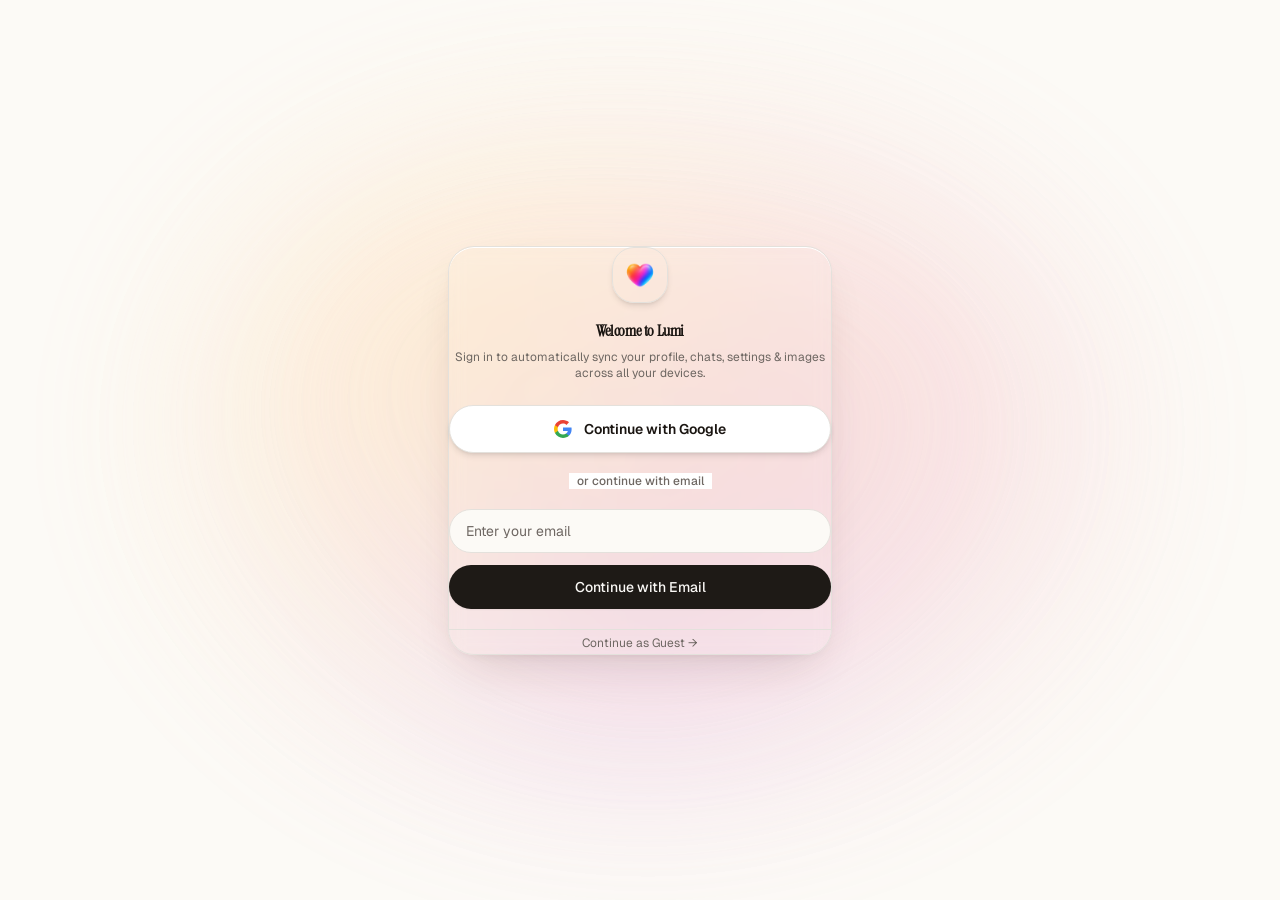
==== commit ad7f8f04: "fix: remove stray else syntax error and add instant splash preloader" ====
--- a/index.html
+++ b/index.html
@@ -19,6 +19,10 @@
         min-height: 100%;
         font-family: -apple-system, BlinkMacSystemFont, "Segoe UI", Roboto, "Helvetica Neue", Arial, sans-serif;
       }
+      @keyframes lumiPulse {
+        0% { transform: scale(0.95); opacity: 0.8; }
+        100% { transform: scale(1.05); opacity: 1; }
+      }
     </style>
     <link rel="preconnect" href="https://fonts.googleapis.com" />
     <link rel="preconnect" href="https://fonts.gstatic.com" crossorigin />
@@ -34,7 +38,12 @@
     <link rel="stylesheet" href="./styles.css?v=3" />
   </head>
   <body class="bg-background text-foreground antialiased selection:bg-accent selection:text-foreground" style="background-color:#09090b;">
-    <div id="app"></div>
+    <div id="app">
+      <div id="splash-preloader" style="position:fixed;inset:0;display:flex;flex-direction:column;align-items:center;justify-content:center;background:#09090b;z-index:99999;">
+        <img src="./assets/lumi-logo.png" style="width:72px;height:72px;border-radius:18px;animation:lumiPulse 1.2s ease-in-out infinite alternate;object-fit:cover;" alt="Lumi" />
+        <div style="margin-top:18px;color:#a1a1aa;font-size:14px;letter-spacing:0.5px;font-family:sans-serif;">Starting Lumi…</div>
+      </div>
+    </div>
     <div class="toast-region" id="toast-region" aria-live="polite"></div>
     <script src="./assets/voices.js" defer></script>
     <script src="./app.js?v=3" defer></script>
